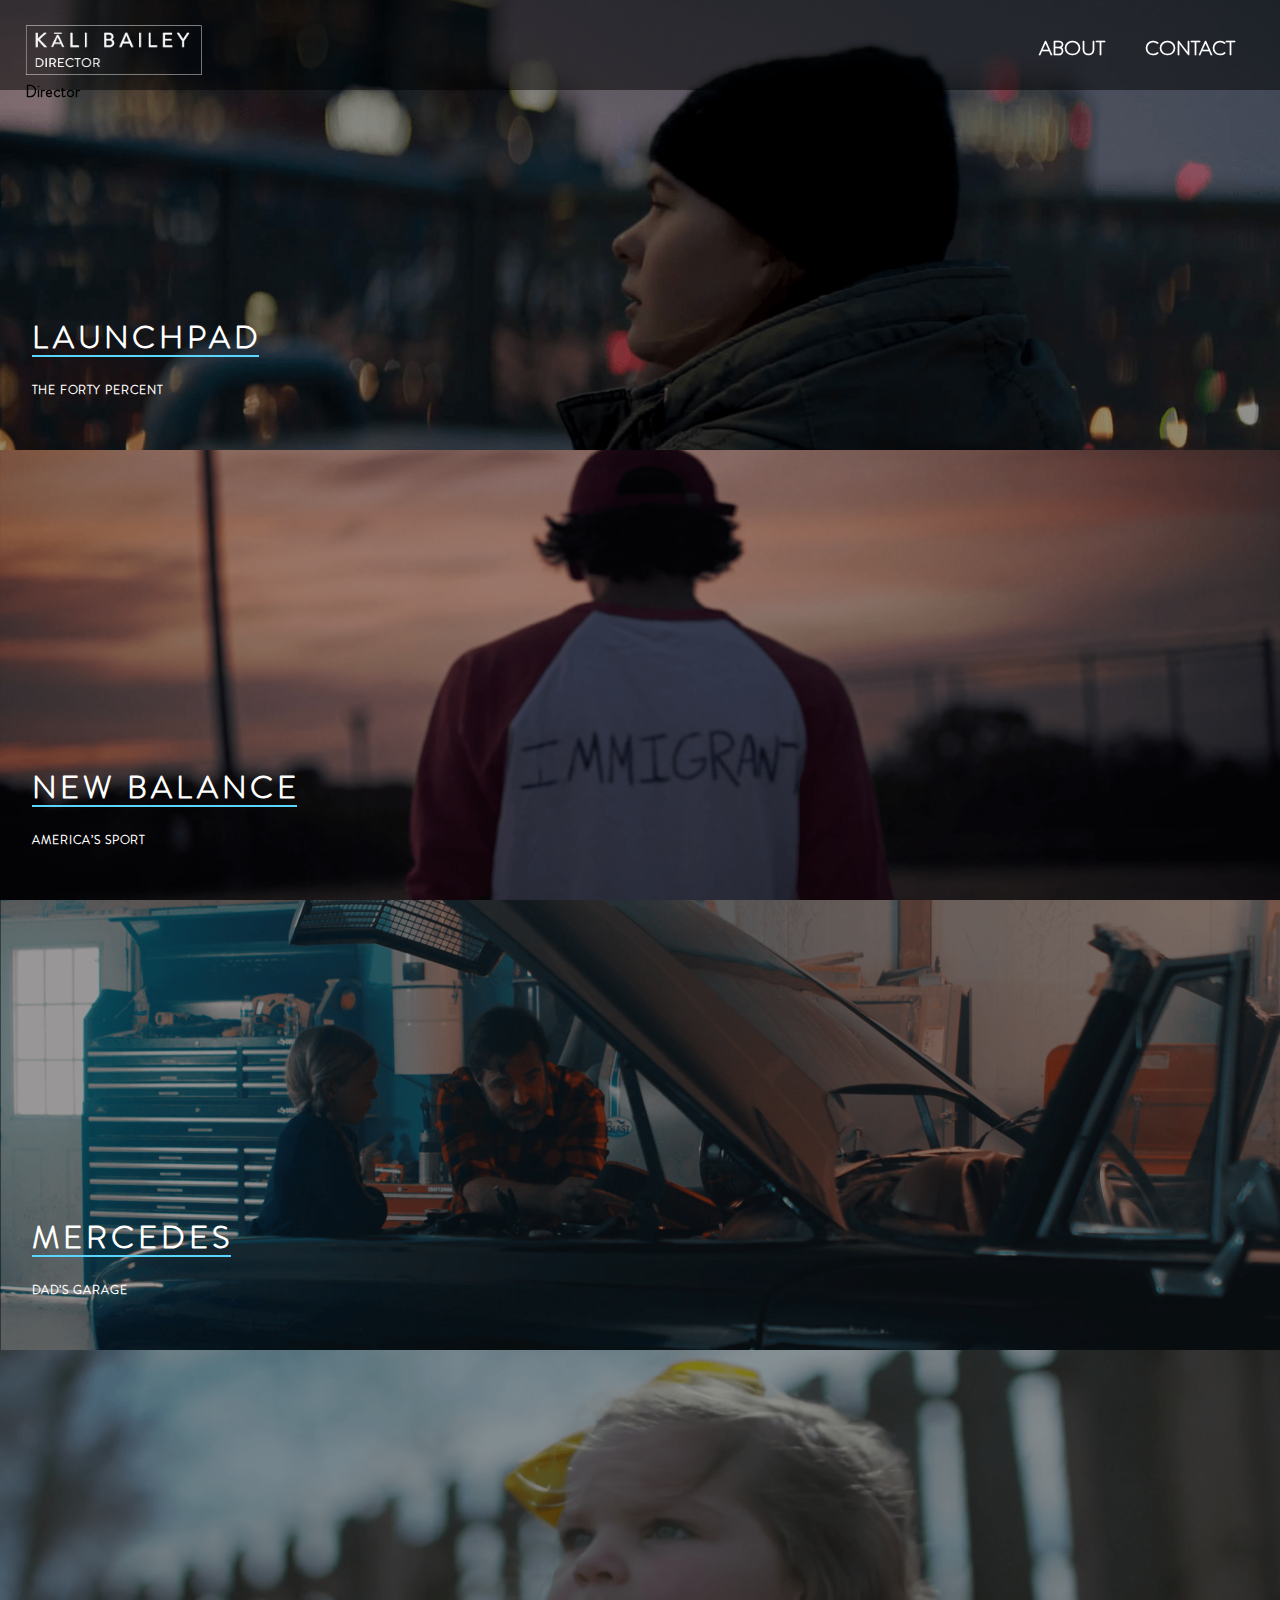
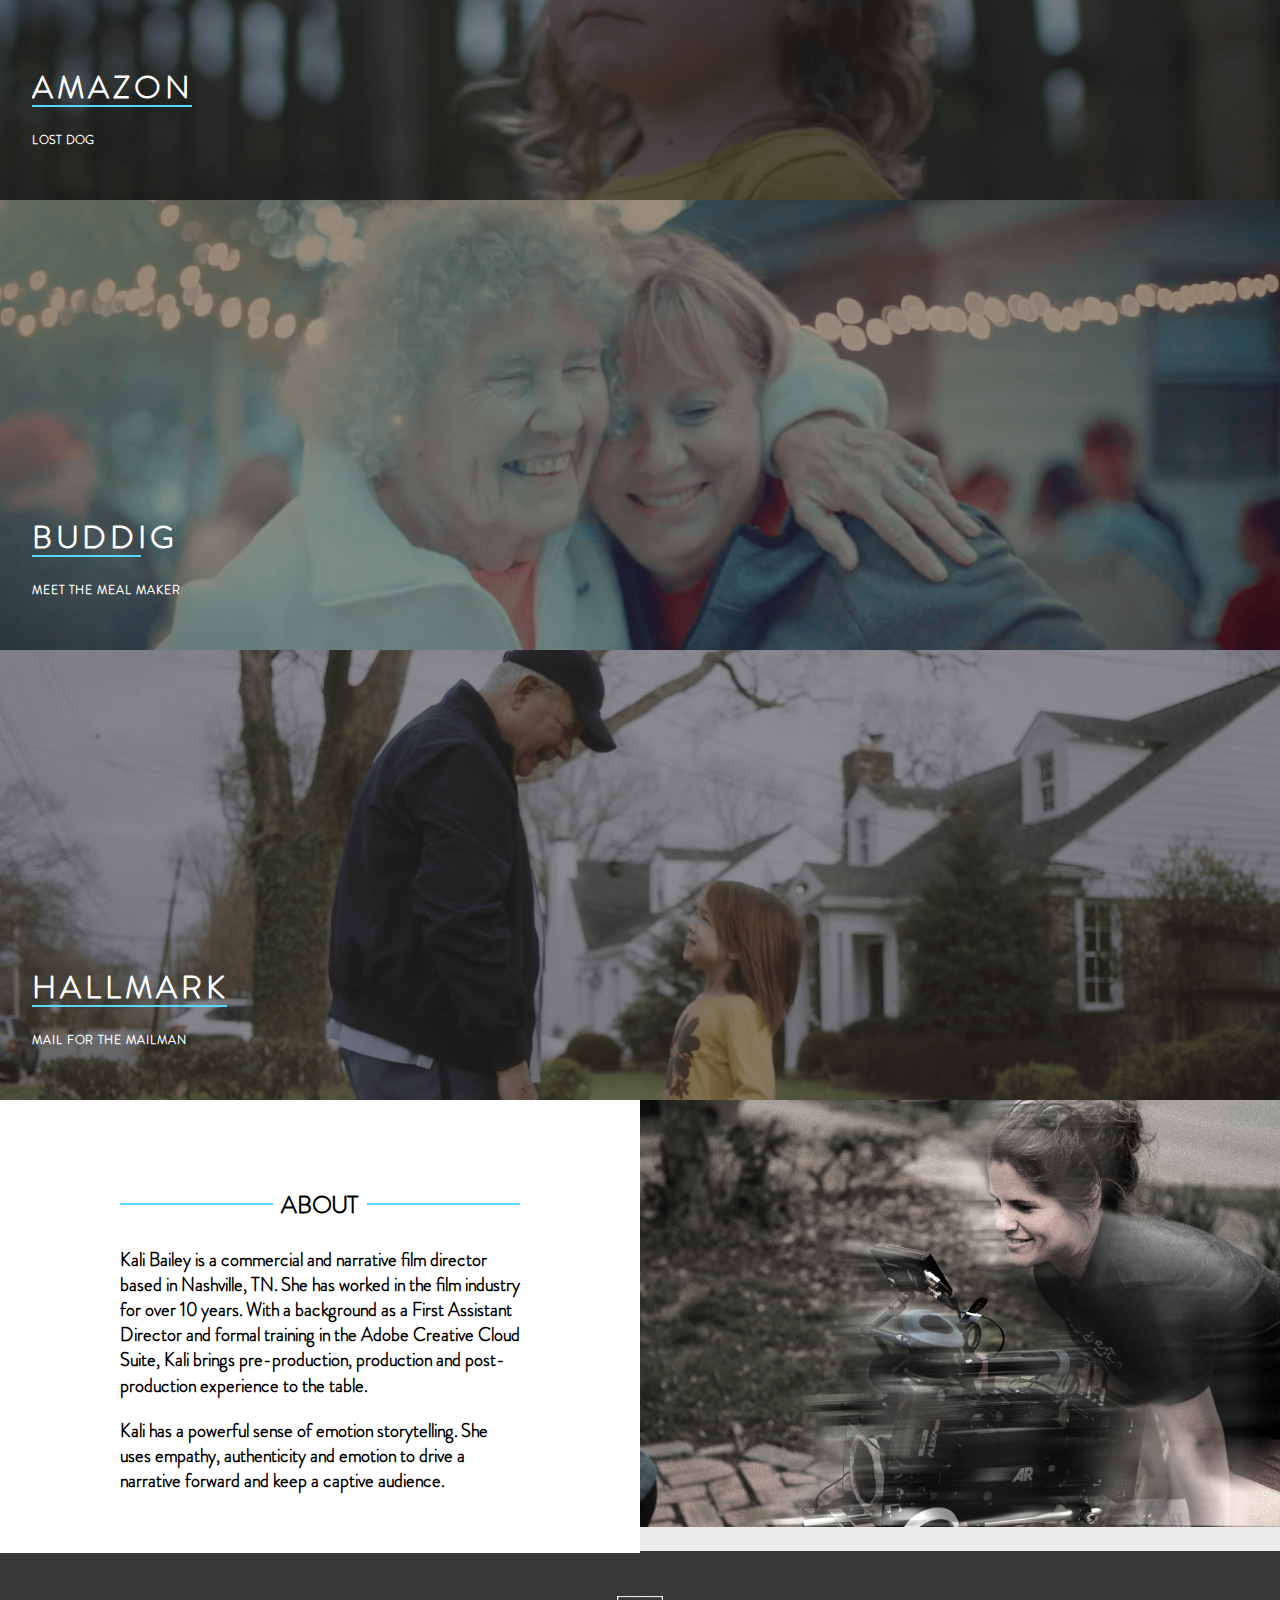
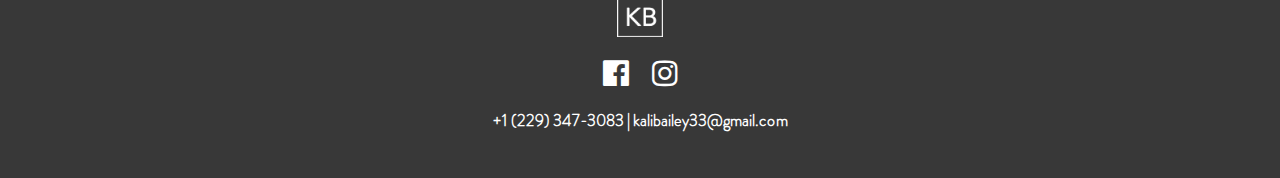
==== portfolio/type/Kali/index.html @ 01d129d4 "Update index.html" ====
<!DOCTYPE html>
<html lang="en">

<head>
    <meta charset="UTF-8">
    <meta name="viewport" content="width=device-width, initial-scale=1.0">
    <meta http-equiv="X-UA-Compatible" content="ie=edge">
    <title>Kali Bailey</title>
    <link href="https://fonts.googleapis.com/css?family=Roboto:400,700" rel="stylesheet">
    <link rel="stylesheet" href="https://cdnjs.cloudflare.com/ajax/libs/font-awesome/4.7.0/css/font-awesome.min.css">
    <link rel="stylesheet" href="css/style.css">
    <link rel="stylesheet" href="css/animate.css">
    <link rel="stylesheet" href="src/video.popup.css">

    <!-- favicon -->
    <link rel="shortcut icon" href="favicon.ico" type="image/x-icon">
    <link rel="icon" href="favicon.ico" type="image/x-icon">
</head>

<body>
    <header>
        <div class="logo-box">
            <div><a href="#"><img class="lap-top" src="img/main-logo-white.png" alt="logo"></a></div>
            <div><h4><span>Director</span></h4></div>
            
            <a href="#"><img class="mob-logo" src="img/main-logo-whit-mob.png" alt="logo-mob"></a>
        </div>
        <ul class="menu">
            <li><a href="#about" class="scrollto">ABOUT</a></li>
            <li><a href="#contact" class="scrollto">CONTACT</a></li>
        </ul>
    </header>

    <section class="main-content">

        <div class="video-box">
            <a class="video" video-url="https://vimeo.com/319080488">
                <figure class="my-video-photo">
                    <img src="img/Launchpad.png" alt="">
                </figure>

            </a>
            <div class="title-video">
                <h1 class="fix-line-4">Launchpad</h1>
                <h2>The Forty Percent</h2>
            </div>
        </div>

        <div class="video-box">

            <a class="video" video-url="https://vimeo.com/245980569">
                <figure class="my-video-photo"><img src="img/New_Balance.png" alt=""></figure>
            </a>
            <div class="title-video">
                <h1>New Balance</h1>
                <h2>America’s Sport</h2>
            </div>
        </div>

        <div class="video-box">
            <a class="video" video-url="https://vimeo.com/275495058">
                <figure class="my-video-photo"><img src="img/Dad's_garage.png" alt=""></figure>
            </a>
            <div class="title-video">
                <h1>Mercedes</h1>
                <h2>Dad’s Garage</h2>
            </div>
        </div>

        <div class="video-box">
            <a class="video" video-url="https://vimeo.com/278929553">
                <figure class="my-video-photo"><img src="img/Lost_Dog.png" alt=""></figure>
            </a>
            <div class="title-video">
                <h1 class="fix-line-3">AMAZON</h1>
                <h2>Lost Dog</h2>
            </div>
        </div>

        <div class="video-box">
            <a class="video" video-url="https://vimeo.com/319079397">
                <figure class="my-video-photo"><img src="img/Buddig.png" alt=""></figure>
            </a>
            <div class="title-video">
                <h1 class="fix-line">Buddig</h1>
                <h2>Meet the Meal Maker</h2>
            </div>
        </div>

        <div class="video-box">
            <a class="video" video-url="https://vimeo.com/230803875">
                <figure class="my-video-photo"><img src="img/Mail-for-the-mailman.png" alt=""></figure>
            </a>
            <div class="title-video">
                <h1 class="fix-line-2">Hallmark</h1>
                <h2>Mail for the Mailman</h2>
            </div>
        </div>



    </section>

    <section class="about">
        <div class="about-container">
            <div class="about-info" id="about">
                <div class="wow fadeIn">
                    <h3><span>About</span></h3>
                    <p>Kali Bailey is a commercial and narrative film director based in Nashville, TN.
                        She has worked in the film industry for over 10 years.
                        With a background as a First Assistant Director and formal training in the Adobe
                        Creative Cloud Suite, Kali brings pre-production, production and post-production experience to
                        the
                        table.</p>

                    <p>Kali has a powerful sense of emotion storytelling.
                        She uses empathy, authenticity and emotion to drive a narrative forward and keep a captive
                        audience.

                    </p>
                </div>
            </div>
            <div class="about-img">
                <img src="img/about_Kali_photo.jpg" alt="kali-about">
            </div>
        </div>
    </section>


    <footer class="footer" id="contact">
        <div class="logo-footer"><img src="img/KB-block-logo.png" alt="Kali Bali"></div>
        <div class="footer-link">
            <a href="https://www.facebook.com/kali.bailey.393" target="_blank"><i class="fa fa-facebook-official"
                    aria-hidden="true"></i> </a>
            <a href="https://www.instagram.com/whereiskalibailey/" target="_blank"><i class="fa fa-instagram"
                    aria-hidden="true"></i></a>
        </div>
        <div class="footer-contact"> +1 (229) 347-3083 | <a
                href="mailto:kalibailey33@gmail.com">kalibailey33@gmail.com</a> </div>
    </footer>



    <div class="scrollup">
        <i class="fa fa-chevron-up"></i>
    </div>
    <script src="https://code.jquery.com/jquery-3.2.1.min.js"
        integrity="sha256-hwg4gsxgFZhOsEEamdOYGBf13FyQuiTwlAQgxVSNgt4=" crossorigin="anonymous"></script>
    <script src="src/video.popup.js"></script>
    <script src="src/wow.min.js"></script>
    <script>
        $(function () {
            //For IE 11 
            if (typeof Object.assign != 'function') {
                Object.assign = function (target) {
                    'use strict';
                    if (target == null) {
                        throw new TypeError('Cannot convert undefined or null to object');
                    }

                    target = Object(target);
                    for (var index = 1; index < arguments.length; index++) {
                        var source = arguments[index];
                        if (source != null) {
                            for (var key in source) {
                                if (Object.prototype.hasOwnProperty.call(source, key)) {
                                    target[key] = source[key];
                                }
                            }
                        }
                    }
                    return target;
                };
            }
            // Pop up Video Js
            $(".video").videoPopup();


            // Scrollup button
            $('.scrollup').click(function () {
                $("html, body").animate({
                    scrollTop: 0
                });
            })
        })
        $(window).scroll(function () {
            if ($(this).scrollTop() > 200) {
                $('.scrollup').fadeIn();
            }
            else {
                $('.scrollup').fadeOut();
            }



        });
        // Scroll animated
        $("a.scrollto").click(function () {
            var elementClick = $(this).attr("href")
            var destination = $(elementClick).offset().top;
            jQuery("html:not(:animated),body:not(:animated)").animate({
                scrollTop: destination
            }, 1000);
            return false;
        });

        // Wow JS Hide and Show Element
        wow = new WOW(
            {
                animateClass: 'animated',
                offset: 400,
                callback: function (box) {
                    console.log("WOW: animating <" + box.tagName.toLowerCase() + ">")
                }
            }
        );
        wow.init();
        document.getElementById('moar').onclick = function () {
            var section = document.createElement('section');
            section.className = 'section--purple wow fadeInDown';
            this.parentNode.insertBefore(section, this);
        };

    </script>
</body>

</html>
---- portfolio/type/Kali/css/style.css ----
@font-face {
    font-family: 'Brandon Grotesque Light';
    src: url('fonts/BrandonGrotesque-Light.eot');
    src: url('fonts/BrandonGrotesque-Light.eot?#iefix') format('embedded-opentype'),
        url('fonts/BrandonGrotesque-Light.woff') format('woff'),
        url('fonts/BrandonGrotesque-Light.ttf') format('truetype');
    font-weight: normal;
    font-style: normal;
}

/* Style rest */


* {
    margin: 0;
    padding: 0;
    box-sizing: border-box;
}

body {
    font-family: 'Brandon Grotesque Light';
    background: #ccc6;
    line-height: 1.4;
}

ol,
ul {
    list-style: none;
}


img {
    width: 100%;
}

a {
    text-decoration: none;
}

/* Page Style */

header {
    transition: background .3s ease-in;
    backface-visibility: hidden;
    position: fixed;
    background: rgba(0, 0, 0, 0.5);
    width: 100%;
    height: 90px;
    z-index: 11;
}

.mob-logo {
    display: none;
}

@media screen and (max-width: 800px) {

    header {
        background: #383838;
        position: inherit;
    }

}

/* header:hover {
    position: absolute;
    background: rgba(0, 0, 0, 0.5);
    width: 100%;
    height: 100px;
    z-index: 11;
} */

.logo-box {
    width: auto;
    height: 30px;
    position: absolute;
    z-index: 1011;
    left: 25px;
    top: 25px;
}

.logo-box img {
    height: 50px;
    width: auto;
}



@media screen and (max-width: 800px) {


    header .logo-box .lap-top {
        display: none;
    }

    .mob-logo {
        display: inline-block;
    }

    .logo-box {
        width: auto;
        height: 30px;
        position: absolute;
        z-index: 1011;
        left: 25px;
        top: 25px;
        top: 5%;
        left: 50%;
        -webkit-transform: translate(-50%, -50%);
        transform: translate(-50%, -50%);
        text-align: center;
    }

    .logo-box span {
        margin-top: -20px;
    }
}

.menu {
    position: absolute;
    z-index: 12;
    width: 100%;
    display: flex;
    justify-content: flex-end;
    margin: 35px -25px;
}

.menu a {
    color: #fff;
    display: inline-block;
    padding: 0 20px;
    font-family: 'Brandon Grotesque Light';
    font-size: 20px;
    transition: all .2s ease-in;
    font-weight: bold;
}

@media screen and (max-width: 600px) {
    .menu {
        position: absolute;
        z-index: 12;
        width: 100%;
        display: flex;
        justify-content: flex-end;
        margin: 30px -25px;
        display: none;
    }

    .menu a {
        color: #fff;
        display: inline-block;
        padding: 0 11px;
        font-family: 'Brandon Grotesque Light';
        font-size: 13px;
        transition: all .2s ease-in;
    }

    .logo-box img {
        height: 60px;
        width: auto;
    }
}


@media screen and (max-width: 320px) {
    .logo-box img {
        height: 60px;
        width: auto;
    }

    .menu {
        position: absolute;
        z-index: 15;
        width: 100%;
        display: flex;
        justify-content: flex-end;
        margin: 28px -7px;
        display: none;
    }

    .logo-box {
        top: 5%;
    }
}

.menu a:hover {
    color: #ccc;
}

.video {
    display: block;
    transition: all 0.3s ease;
}

.main-content .video {
    display: block;
    width: 100%;
    height: 50vh;
}

@media screen and (max-width: 800px) {
    .main-content .video {
        display: block;
        width: 100%;
        height: 23vh;
    }

    .menu {
        display: none;
    }

}


.main-content {
    overflow: hidden;
}


.my-video-photo {
    width: 100%;
    margin: 0;
    overflow: hidden;
    background-color: #000;
}

.my-video-photo img {
    opacity: 0.6;
    height: 50vh;
    width: 100%;
    -webkit-transition: -webkit-transform 0.5s, opacity 0.5s;
    transition: transform 0.5s, opacity 0.5s;
}

.my-video-photo img:hover {
    /* opacity: 0.9; */
    transform: scale(1.25);
}

.main-content .video:hover~.title-video {
    z-index: 12;
}



::-webkit-scrollbar {
    width: 6px;
}

::-webkit-scrollbar-track {
    border-radius: 0;
}

::-webkit-scrollbar-thumb {
    margin: 2px;
    border-radius: 10px;
    background: rgba(0, 0, 0, 0.2);
}


.video-box {
    position: relative;
}

.title-video {
    position: absolute;
    z-index: 10;
    top: 70%;
    left: 2rem;
}

.title-video h1 {
    color: #fff;
    font-family: 'Brandon Grotesque Light';
    text-transform: uppercase;
    position: relative;
    padding-bottom: 22px;
    letter-spacing: 4px;
    overflow: hidden;
    /* font-weight: normal; */
}

.title-video h2 {
    color: #fff;
    font-family: 'Brandon Grotesque Light';
    font-size: 12px;
    font-weight: 600;
    position: relative;
    /* width: 600px; */
    line-height: 1.4;
    letter-spacing: 1px;
    /* font-weight: normal; */
    text-transform: uppercase;
}

.title-video h1:before {
    content: ' ';
    border: 1px solid #5ad5fb;
    /* width: 70px; */
    width: 98%;
    position: absolute;
    top: 40px;
    overflow: hidden;
    background: #5ad5fb;
}

.title-video h1.fix-line:before {
    width: 72%;
}

@media screen and (max-width: 800px) {
    .my-video-photo img {
        opacity: 0.6;
        height: 23vh;
    }

    .title-video {
        position: absolute;
        z-index: 10;
        top: 50%;
        left: 2rem;
    }
}

@media screen and (max-width: 600px) {
    .title-video h1 {
        font-size: 16px;
        font-family: 'Brandon Grotesque Light';
        text-transform: uppercase;
        /* font-weight: normal; */
        padding-bottom: 16px
    }

    .title-video h2 {
        font-size: 12px;
        /* width: 300px; */
    }

    .title-video {
        top: 50%;
    }

    .about-info {
        background: #000;
        color: #fff;
        margin-bottom: 5px;
        padding: 8% 1% 1% 1%;
    }

    .title-video h1:before {
        content: ' ';
        border: 1px solid #5ad5fb;
        width: 98%;
        position: absolute;
        top: 27px;
        background: #5ad5fb;
    }

    .title-video h1.fix-line:before {
        width: 53%;
    }

    .title-video h1.fix-line-2:before {
        width: 70%;
    }

    .title-video h1.fix-line-3:before {
        width: 93%
    }
}



@media screen and (max-width: 400px) {
    .title-video h1 {
        font-size: 14px;
        font-family: 'Brandon Grotesque Light';
        text-transform: uppercase;
        /* font-weight: normal */
    }

    .title-video h2 {
        font-size: 12px;
        /* width: 250px; */
    }

    .title-video {
        top: 50%;
    }

    .about-info {
        background: #fff;
        color: #ccc;
        margin-bottom: 5px;
        padding: 7% 1% 1% 1%;
    }

    .title-video h1:before {
        content: ' ';
        border: 1px solid #5ad5fb;
        width: 98%;
        position: absolute;
        top: 25px;
        background: #5ad5fb;
    }

    .title-video h1.fix-line:before {
        width: 48%;
    }

    .title-video h1.fix-line-2:before {
        width: 63%;
    }

    .title-video h1.fix-line-4:before {
        width: 86%;
    }
}



@media screen and (max-width: 320px) {
    .title-video {
        top: 48%;
    }

    .title-video h1 {
        font-size: 13px;
    }

    .title-video h2 {
        font-size: 10px;
    }

    .title-video h1.fix-line:before {
        width: 53%;
    }

    .title-video h1.fix-line-2:before {
        width: 70%;
    }

    .title-video h1.fix-line-4:before {
        width: 95%;
    }

}

.about-container {
    display: flex;
    flex-wrap: wrap;
    margin-bottom: -7px;
    overflow: hidden;
}


.about-info {
    background: #fff;
    color: #000;
    margin-bottom: 5px;
    padding: 5% 3% 3% 3%;
}

.about-info,
.about-img {
    width: 50%;
}

.about-info h3 {
    width: 400px;
    text-transform: uppercase;
    font-size: 24px;
    /* font-weight: normal; */
    font-family: 'Brandon Grotesque Light';
    margin: 25px auto;
    text-align: center;
}

.about-info h3 {
    position: relative;
    overflow: hidden;
    font-size: 24px;
    /* font-weight: normal; */
    text-align: center;
}

.about-info h3>span {
    display: inline-block;
    margin: 0 .4em;
}

.about-info h3>span:before,
.about-info h3>span:after {
    content: '';
    position: absolute;
    width: 100%;
    border-top: 2px solid #5ad5fb;
    margin-top: .6em;
}

.about-info h3>span:before {
    margin-left: -102%;
}

.about-info h3>span:after {
    margin-left: 2%;
}

.about-info p {
    width: 400px;
    margin: 0 auto;
    font-weight: bold;
    font-family: 'Brandon Grotesque Light';
    font-size: 18px;
    margin-bottom: 20px;
}

@media screen and (max-width: 1278px) {
    .about-info {
        background: #fff;
        color: #000;
        margin-bottom: 5px;
        padding: 4% 1% 1% 1%;
    }

    .about-info p {
        font-size: 16px;
    }
}

@media screen and (max-width: 1040px) {

    .about-info,
    .about-img {
        width: 100%;
    }

    .about-img img {
        margin-bottom: -7px;
    }

    .about-container {
        flex-direction: column-reverse;
    }

}

@media screen and (max-width: 800px) {
    .about-info {
        margin-bottom: -7px;
    }


    .about-container {
        flex-direction: column;
    }

    .about-info {
        background: #fff;
        color: #000;
        margin-bottom: -5px;
        padding: 4% 1% 10% 1%;
    }
}

@media screen and (max-width: 600px) {
    .about-info p {
        width: 250px
    }

    .about-info h3 {
        width: 250px;
    }

    .about-info {
        margin-bottom: -7px;
    }


    .about-container {
        flex-direction: column;
    }


}


.footer {
    min-height: 170px;
    background: #383838;
    text-align: center;
    color: #fff;
    padding: 45px 70px;
    font-weight: bold;
}

.footer a {
    font-weight: bold;
    color: #fff;
    transition: all .3s ease-in;
}

.logo-footer img {
    height: 41px;
    width: auto;
}

.logo-footer {
    margin-bottom: 15px;
}

.footer a:hover {
    color: #ccc;
}

.footer-link {
    margin: 0 0 20px 0;
}

.fa-instagram,
.fa-facebook-official {
    font-size: 30px;
    padding: 0 10px;
}

.fa-instagram:hover,
.fa-facebook-official:hover {
    transform: scale(1.2);
}

div.scrollup {
    position: fixed;
    color: #fff;
    background-color: #6f6f5c;
    right: 20px;
    bottom: 62px;
    padding: 4px 10px;
    font-size: 20px;
    border-top-left-radius: 4px;
    border-top-right-radius: 4px;
    cursor: pointer;
    display: none;
    text-align: center;
    z-index: 12;
}

div.scrollup:hover {
    background-color: #5f5757;
}
---- portfolio/type/Kali/src/video.popup.css ----
/*
    GitHub URL: https://github.com/gucastiliao/video-popup-js
*/

.videopopupjs{
    background-color:#000;
    background-color:rgba(0,0,0,0.6);
    width:100%;
    height:100%;
    position:fixed;
    top:0;
    left:0;
    z-index:99999;
    text-align: start!important;
}
.videopopupjs--hide{
    -webkit-animation-duration: 0.2s;
    animation-duration: 0.2s;
    -webkit-animation-fill-mode: both;
    animation-fill-mode: both;
    -webkit-animation-name: videoPopupJsHide;
    animation-name: videoPopupJsHide;
}
.videopopupjs__close{
    width:30px;
    height:30px;
    cursor:pointer;
    display:block;
    margin-bottom:10px;
    color:rgba(255, 255, 255, 0.59);
}
.videopopupjs__close:after{
    width:30px;
    height:30px;
    display:block;
    text-align:center;
    content:'X';
    font-family:'Verdana';
    border-radius:50%;
    background:#333;
    line-height:2.2;
    font-size:13px;
}
.videopopupjs__close:hover{
    opacity:0.5;
}
.videopopupjs--animation{
    opacity: 0;
    -webkit-animation-duration: 0.2s;
    animation-duration: 0.2s;
    -webkit-animation-fill-mode: both;
    animation-fill-mode: both;
    -webkit-animation-name: videoPopupJs;
    animation-name: videoPopupJs;
}
.videopopupjs__content{
    margin:0 auto;
    height:100%;
    height:500px;
    width:100%;
    margin-top:5%;
}
.videopopupjs__content iframe{
    width:100%;
    height:100%;
}
.videopopupjs__block--notfound{
    position:absolute;
    top: 0;
    bottom: 0;
    margin: auto 0;
    width:100%;
    height:500px;
    background-color:#fff;
    text-align:center;
    vertical-align: middle;
    line-height: 500px;
    font-family:'Arial';
    font-size:20px;
}
@media(max-width: 768px){
    .videopopupjs__content{
        max-width:90%!important;
    }
}
@-webkit-keyframes videoPopupJs{
    0%{
        opacity: 0;
    }

    100%{
        opacity: 1;
    }
}

@keyframes videoPopupJs{
    0%{
        opacity: 0;
    }

    100%{
        opacity: 1;
    }
}

@-webkit-keyframes videoPopupJsHide{
    0%{
        opacity: 1;
    }

    100%{
        opacity: 0;
    }
}

@keyframes videoPopupJsHide{
    0%{
        opacity: 1;
    }

    100%{
        opacity: 0;
    }
}
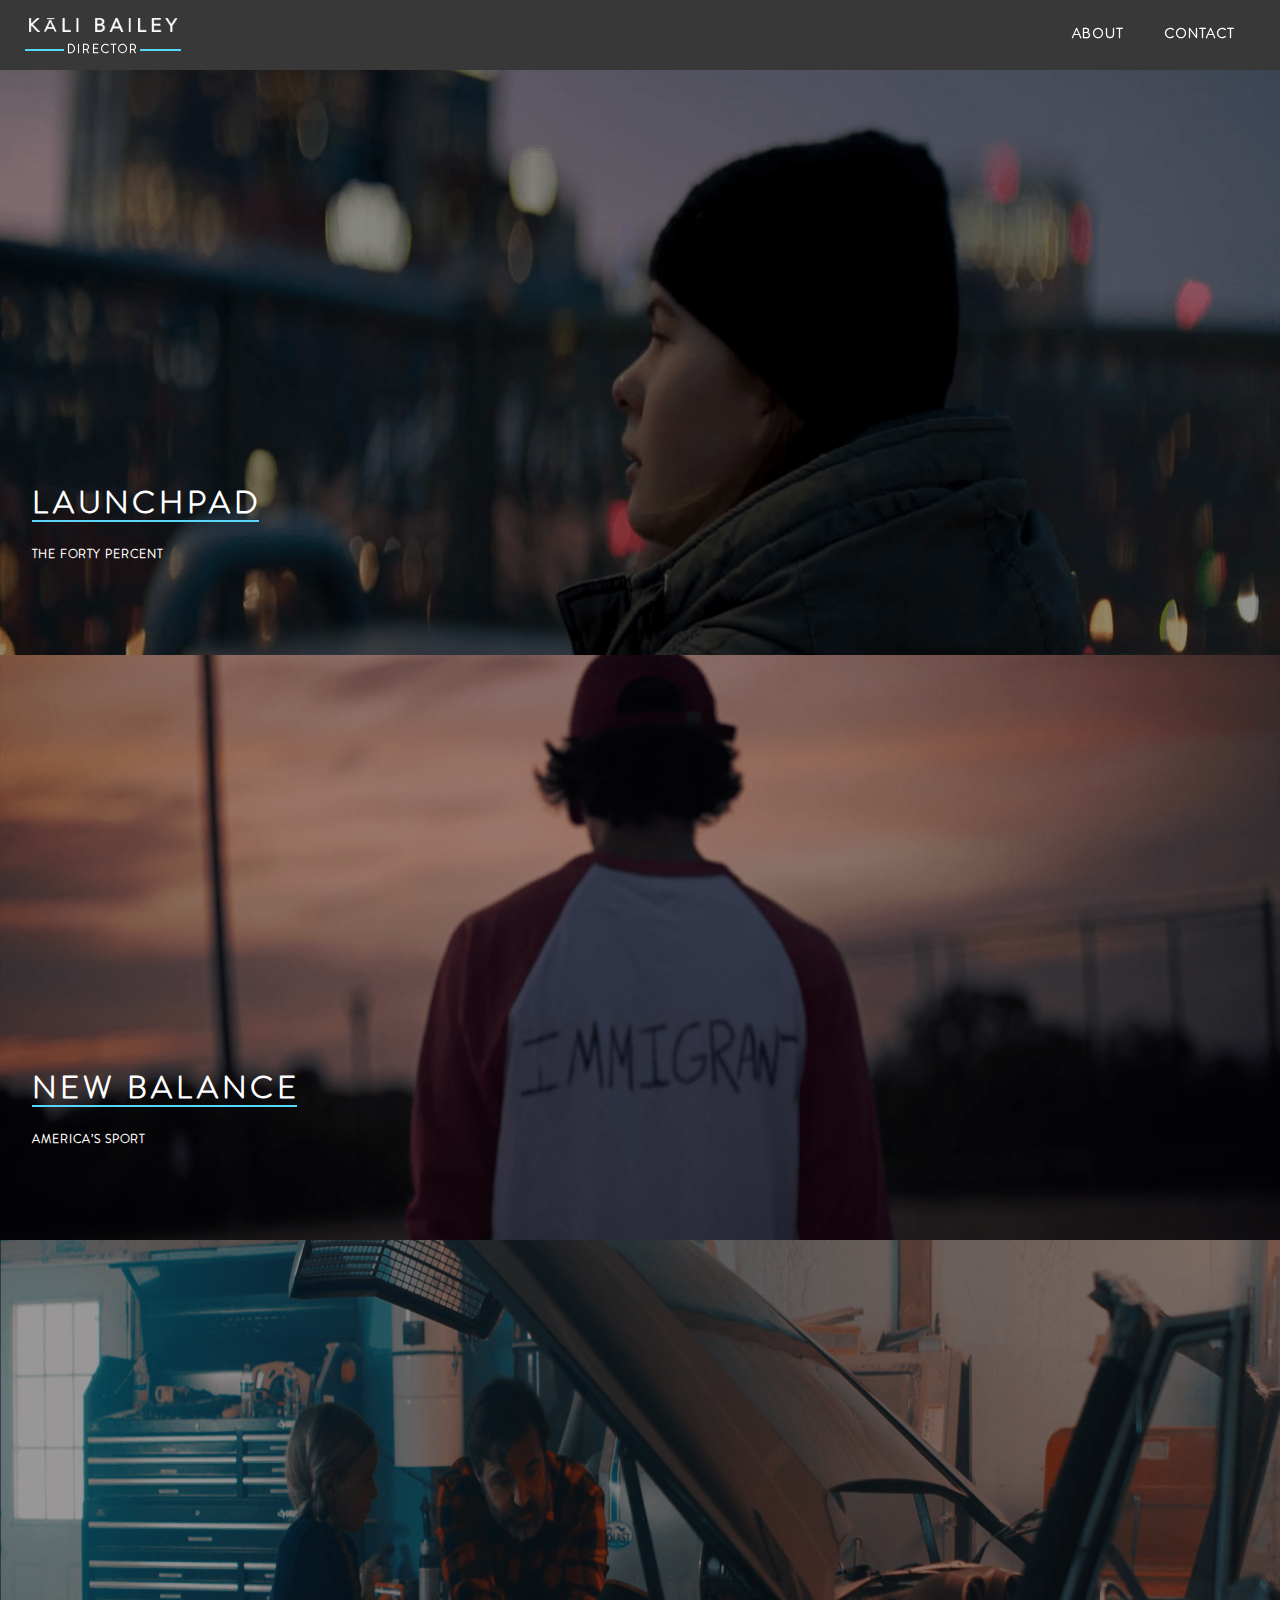
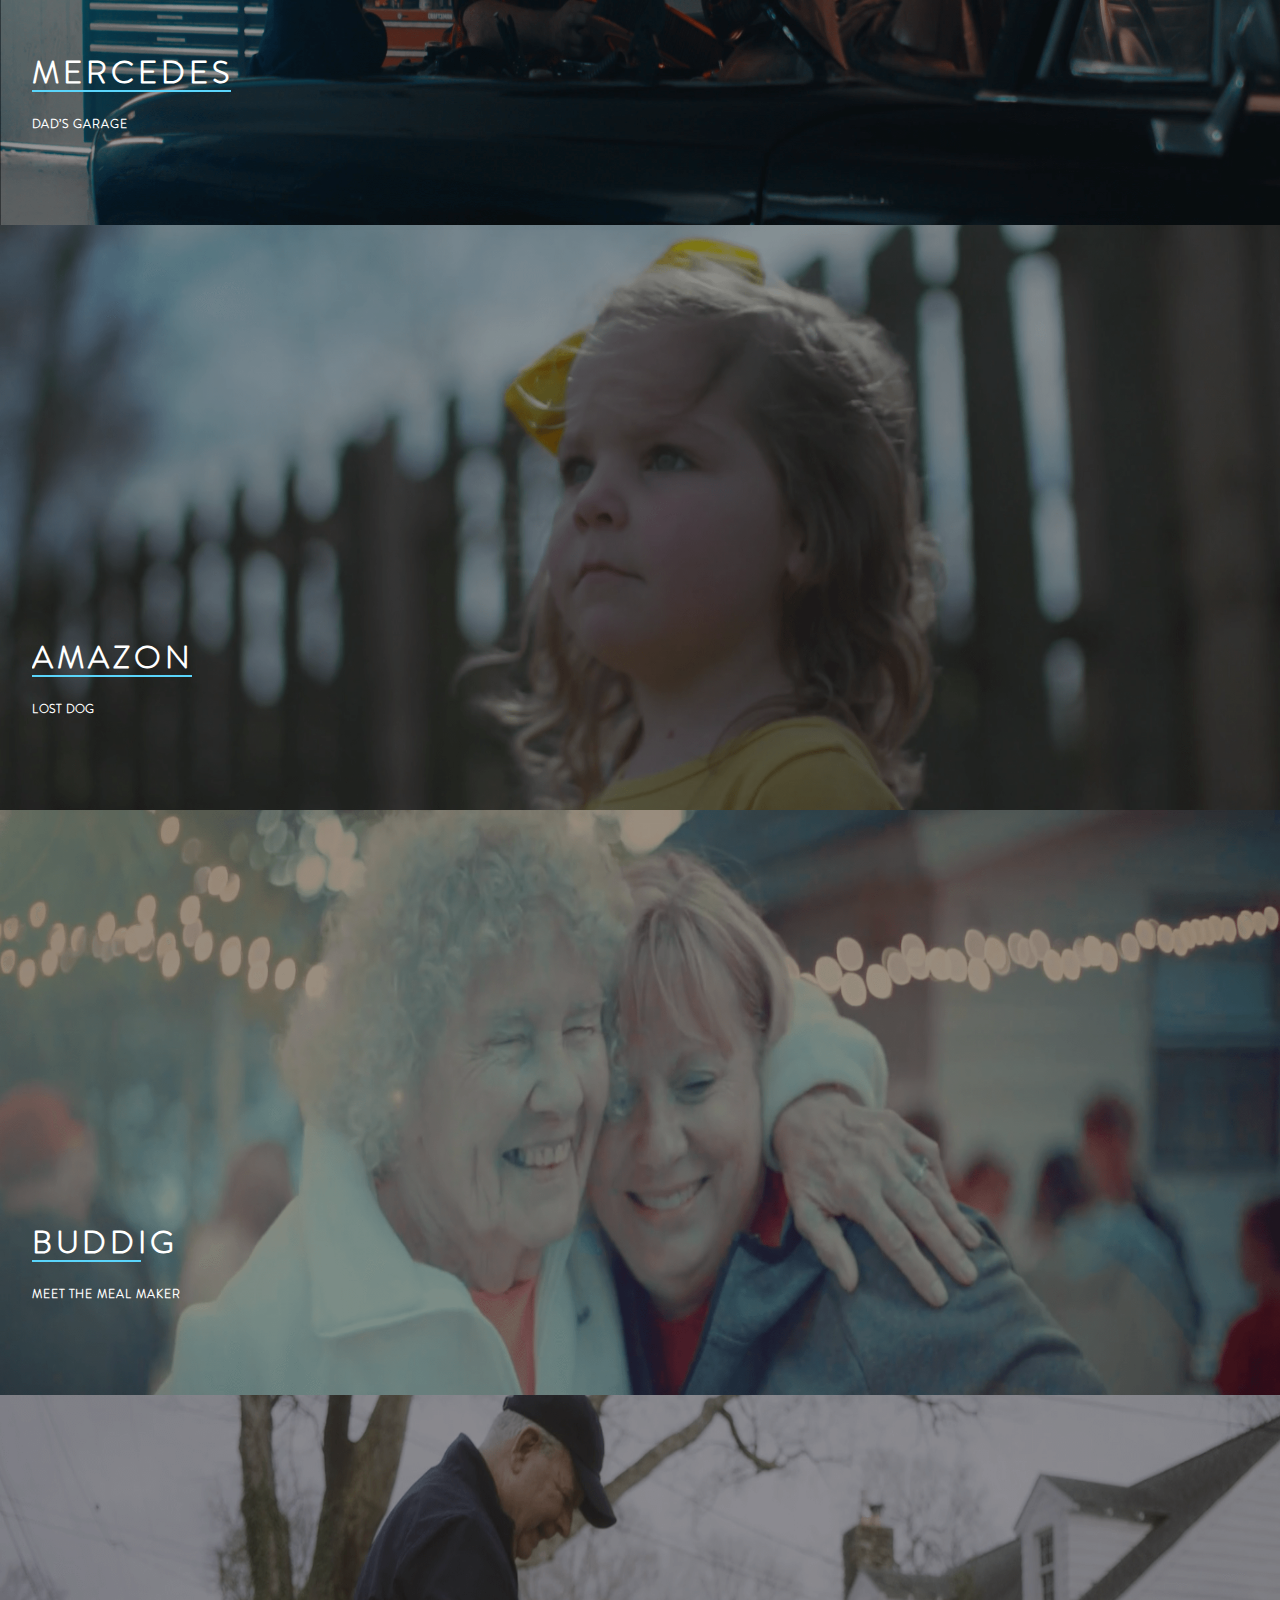
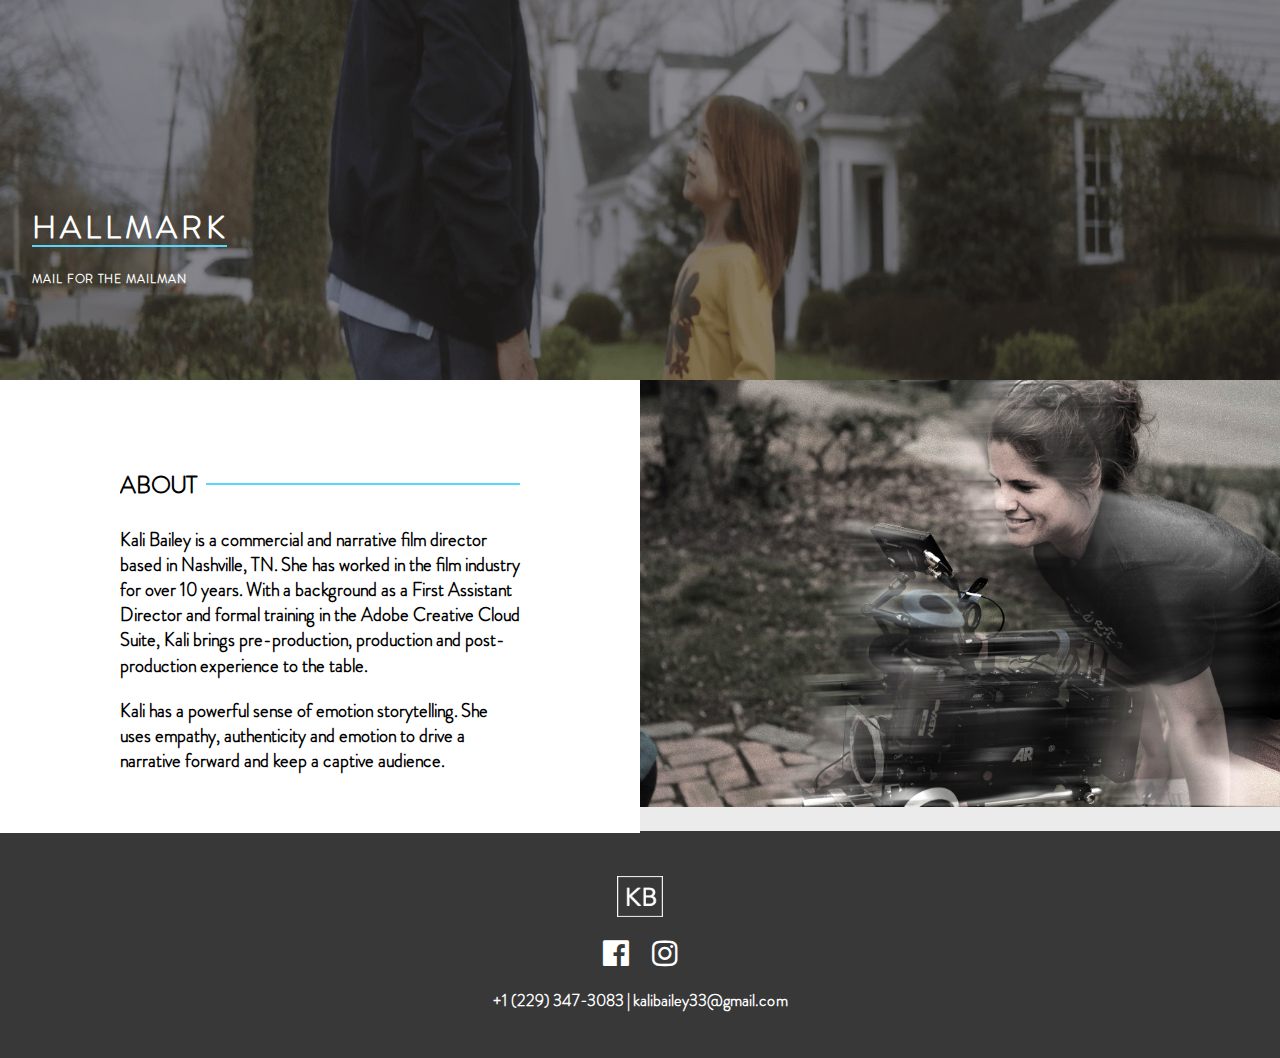
==== commit 0e7aba01: "Update index.html" ====
--- a/portfolio/type/Kali/index.html
+++ b/portfolio/type/Kali/index.html
@@ -1,6 +1,5 @@
 <!DOCTYPE html>
 <html lang="en">
-
 <head>
     <meta charset="UTF-8">
     <meta name="viewport" content="width=device-width, initial-scale=1.0">
--- a/portfolio/type/Kali/css/style.css
+++ b/portfolio/type/Kali/css/style.css
@@ -42,15 +42,44 @@
 header {
     transition: background .3s ease-in;
     backface-visibility: hidden;
-    position: fixed;
-    background: rgba(0, 0, 0, 0.5);
-    width: 100%;
-    height: 90px;
+    position: inherit;
+    background: #383838;
+    width: 100%;
+    height: 70px;
     z-index: 11;
 }
 
 .mob-logo {
     display: none;
+}
+
+.logo-box h4 {
+    font-size: 12px;
+    text-align: center;
+    color: #fff;
+    font-family: 'Brandon Grotesque Light';
+    text-transform: uppercase;
+    position: relative;
+    padding-bottom: 22px;
+    letter-spacing: 2px;
+    overflow: hidden;
+}
+
+
+.logo-box h4>span:before, .logo-box h4>span:after {
+    content: '';
+    position: absolute;
+    width: 100%;
+    border-top: 2px solid #5ad5fb;
+    margin-top: .6em;
+}
+
+.logo-box h4>span:after {
+    margin-left: 1%;
+}
+
+.logo-box h4>span:before {
+    margin-left: -102%;
 }
 
 @media screen and (max-width: 800px) {
@@ -58,17 +87,10 @@
     header {
         background: #383838;
         position: inherit;
-    }
-
-}
-
-/* header:hover {
-    position: absolute;
-    background: rgba(0, 0, 0, 0.5);
-    width: 100%;
-    height: 100px;
-    z-index: 11;
-} */
+        height: 100px;
+    }
+
+}
 
 .logo-box {
     width: auto;
@@ -76,11 +98,11 @@
     position: absolute;
     z-index: 1011;
     left: 25px;
-    top: 25px;
+    top: 14px;
 }
 
 .logo-box img {
-    height: 50px;
+    height: 21px;
     width: auto;
 }
 
@@ -89,7 +111,8 @@
 @media screen and (max-width: 800px) {
 
 
-    header .logo-box .lap-top {
+    header .logo-box .lap-top,
+    header .logo-box h4 {
         display: none;
     }
 
@@ -104,7 +127,7 @@
         z-index: 1011;
         left: 25px;
         top: 25px;
-        top: 5%;
+        top: 5.5%;
         left: 50%;
         -webkit-transform: translate(-50%, -50%);
         transform: translate(-50%, -50%);
@@ -114,6 +137,11 @@
     .logo-box span {
         margin-top: -20px;
     }
+
+    .logo-box img {
+        height: 40px;
+        width: auto;
+    }
 }
 
 .menu {
@@ -122,7 +150,7 @@
     width: 100%;
     display: flex;
     justify-content: flex-end;
-    margin: 35px -25px;
+    margin: 22px -25px;
 }
 
 .menu a {
@@ -130,9 +158,10 @@
     display: inline-block;
     padding: 0 20px;
     font-family: 'Brandon Grotesque Light';
-    font-size: 20px;
+    font-size: 14px;
     transition: all .2s ease-in;
     font-weight: bold;
+    letter-spacing: 1px;
 }
 
 @media screen and (max-width: 600px) {
@@ -179,7 +208,7 @@
     }
 
     .logo-box {
-        top: 5%;
+        top: 6%;
     }
 }
 
@@ -195,7 +224,7 @@
 .main-content .video {
     display: block;
     width: 100%;
-    height: 50vh;
+    height: 65vh;
 }
 
 @media screen and (max-width: 800px) {
@@ -226,15 +255,14 @@
 
 .my-video-photo img {
     opacity: 0.6;
-    height: 50vh;
+    height: 65vh;
     width: 100%;
     -webkit-transition: -webkit-transform 0.5s, opacity 0.5s;
     transition: transform 0.5s, opacity 0.5s;
 }
 
 .my-video-photo img:hover {
-    /* opacity: 0.9; */
-    transform: scale(1.25);
+    transform: scale(1.06);
 }
 
 .main-content .video:hover~.title-video {
@@ -277,7 +305,6 @@
     padding-bottom: 22px;
     letter-spacing: 4px;
     overflow: hidden;
-    /* font-weight: normal; */
 }
 
 .title-video h2 {
@@ -286,17 +313,14 @@
     font-size: 12px;
     font-weight: 600;
     position: relative;
-    /* width: 600px; */
     line-height: 1.4;
     letter-spacing: 1px;
-    /* font-weight: normal; */
     text-transform: uppercase;
 }
 
 .title-video h1:before {
     content: ' ';
     border: 1px solid #5ad5fb;
-    /* width: 70px; */
     width: 98%;
     position: absolute;
     top: 40px;
@@ -327,13 +351,11 @@
         font-size: 16px;
         font-family: 'Brandon Grotesque Light';
         text-transform: uppercase;
-        /* font-weight: normal; */
         padding-bottom: 16px
     }
 
     .title-video h2 {
         font-size: 12px;
-        /* width: 300px; */
     }
 
     .title-video {
@@ -376,12 +398,10 @@
         font-size: 14px;
         font-family: 'Brandon Grotesque Light';
         text-transform: uppercase;
-        /* font-weight: normal */
     }
 
     .title-video h2 {
         font-size: 12px;
-        /* width: 250px; */
     }
 
     .title-video {
@@ -470,7 +490,6 @@
     width: 400px;
     text-transform: uppercase;
     font-size: 24px;
-    /* font-weight: normal; */
     font-family: 'Brandon Grotesque Light';
     margin: 25px auto;
     text-align: center;
@@ -480,13 +499,12 @@
     position: relative;
     overflow: hidden;
     font-size: 24px;
-    /* font-weight: normal; */
-    text-align: center;
+    text-align: left;
 }
 
 .about-info h3>span {
     display: inline-block;
-    margin: 0 .4em;
+    margin: 0 .4em 0 0;
 }
 
 .about-info h3>span:before,
@@ -499,7 +517,7 @@
 }
 
 .about-info h3>span:before {
-    margin-left: -102%;
+    margin-left: -139%;
 }
 
 .about-info h3>span:after {
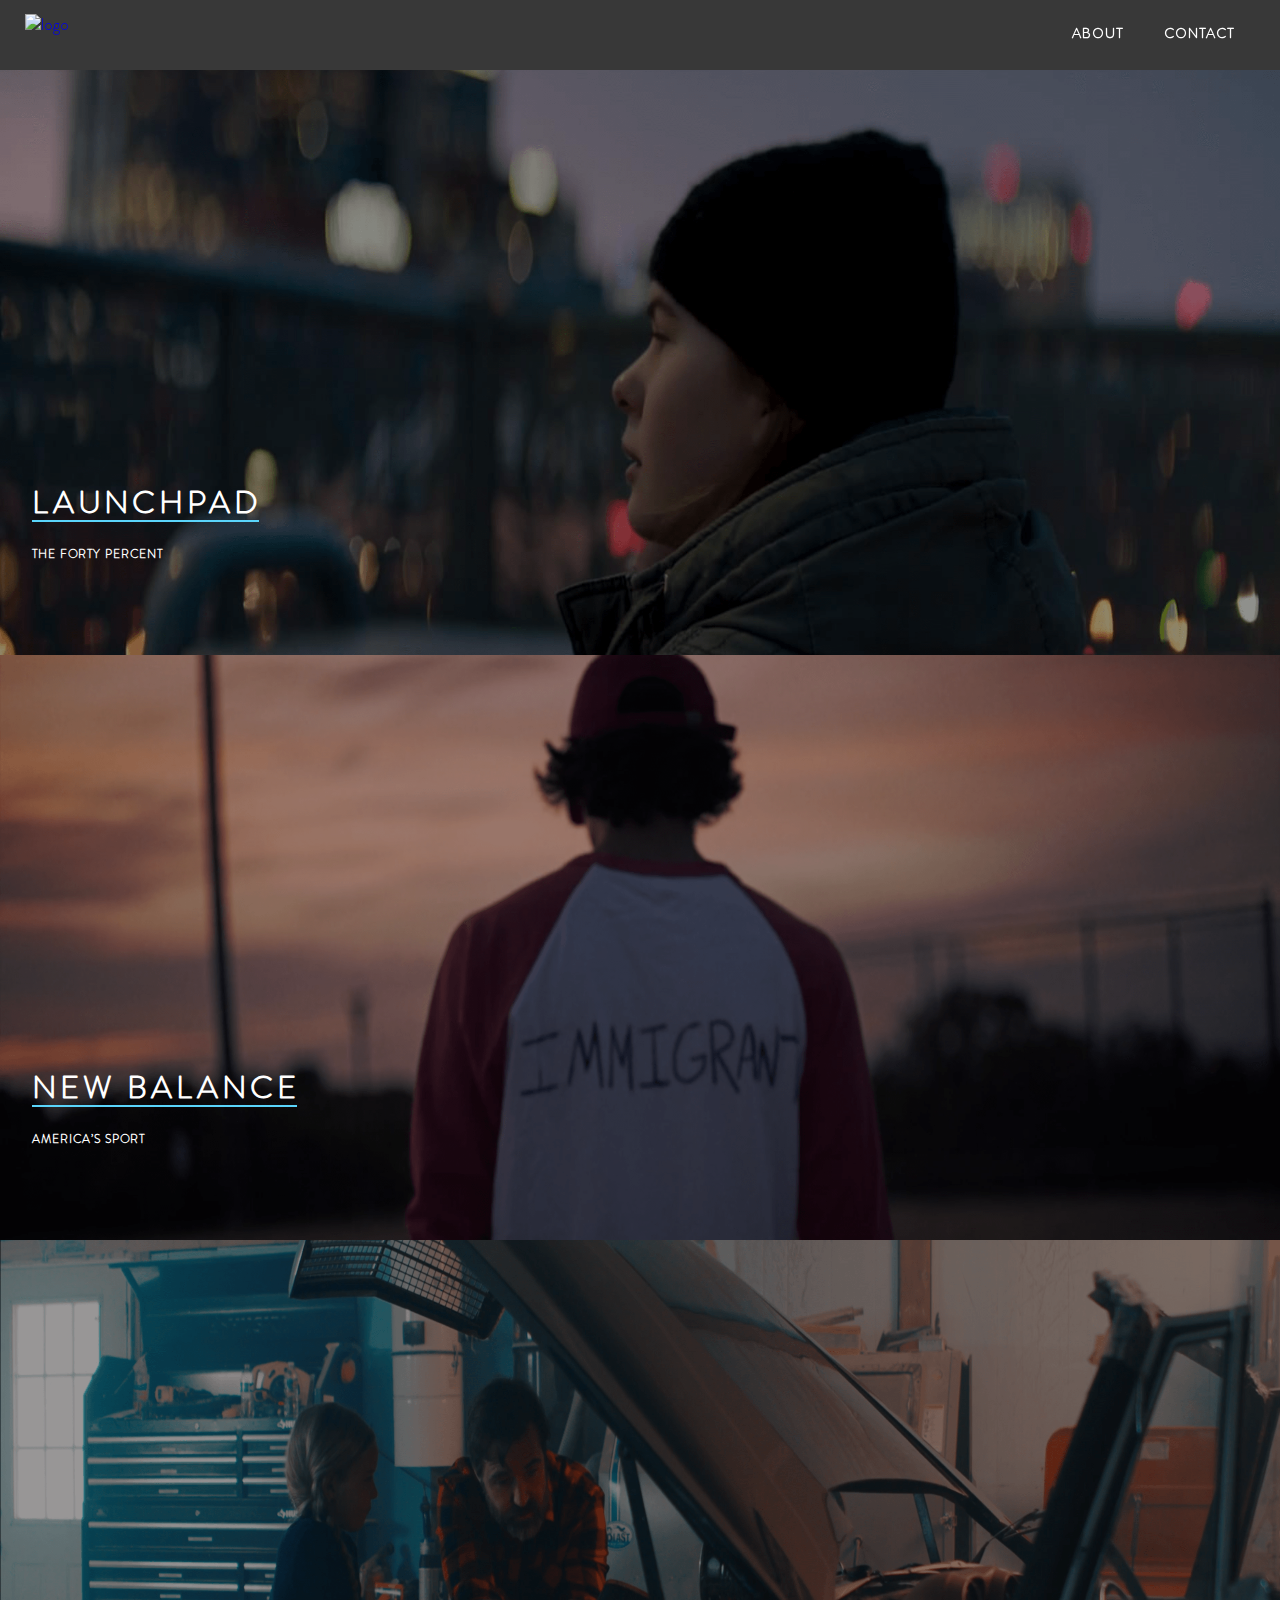
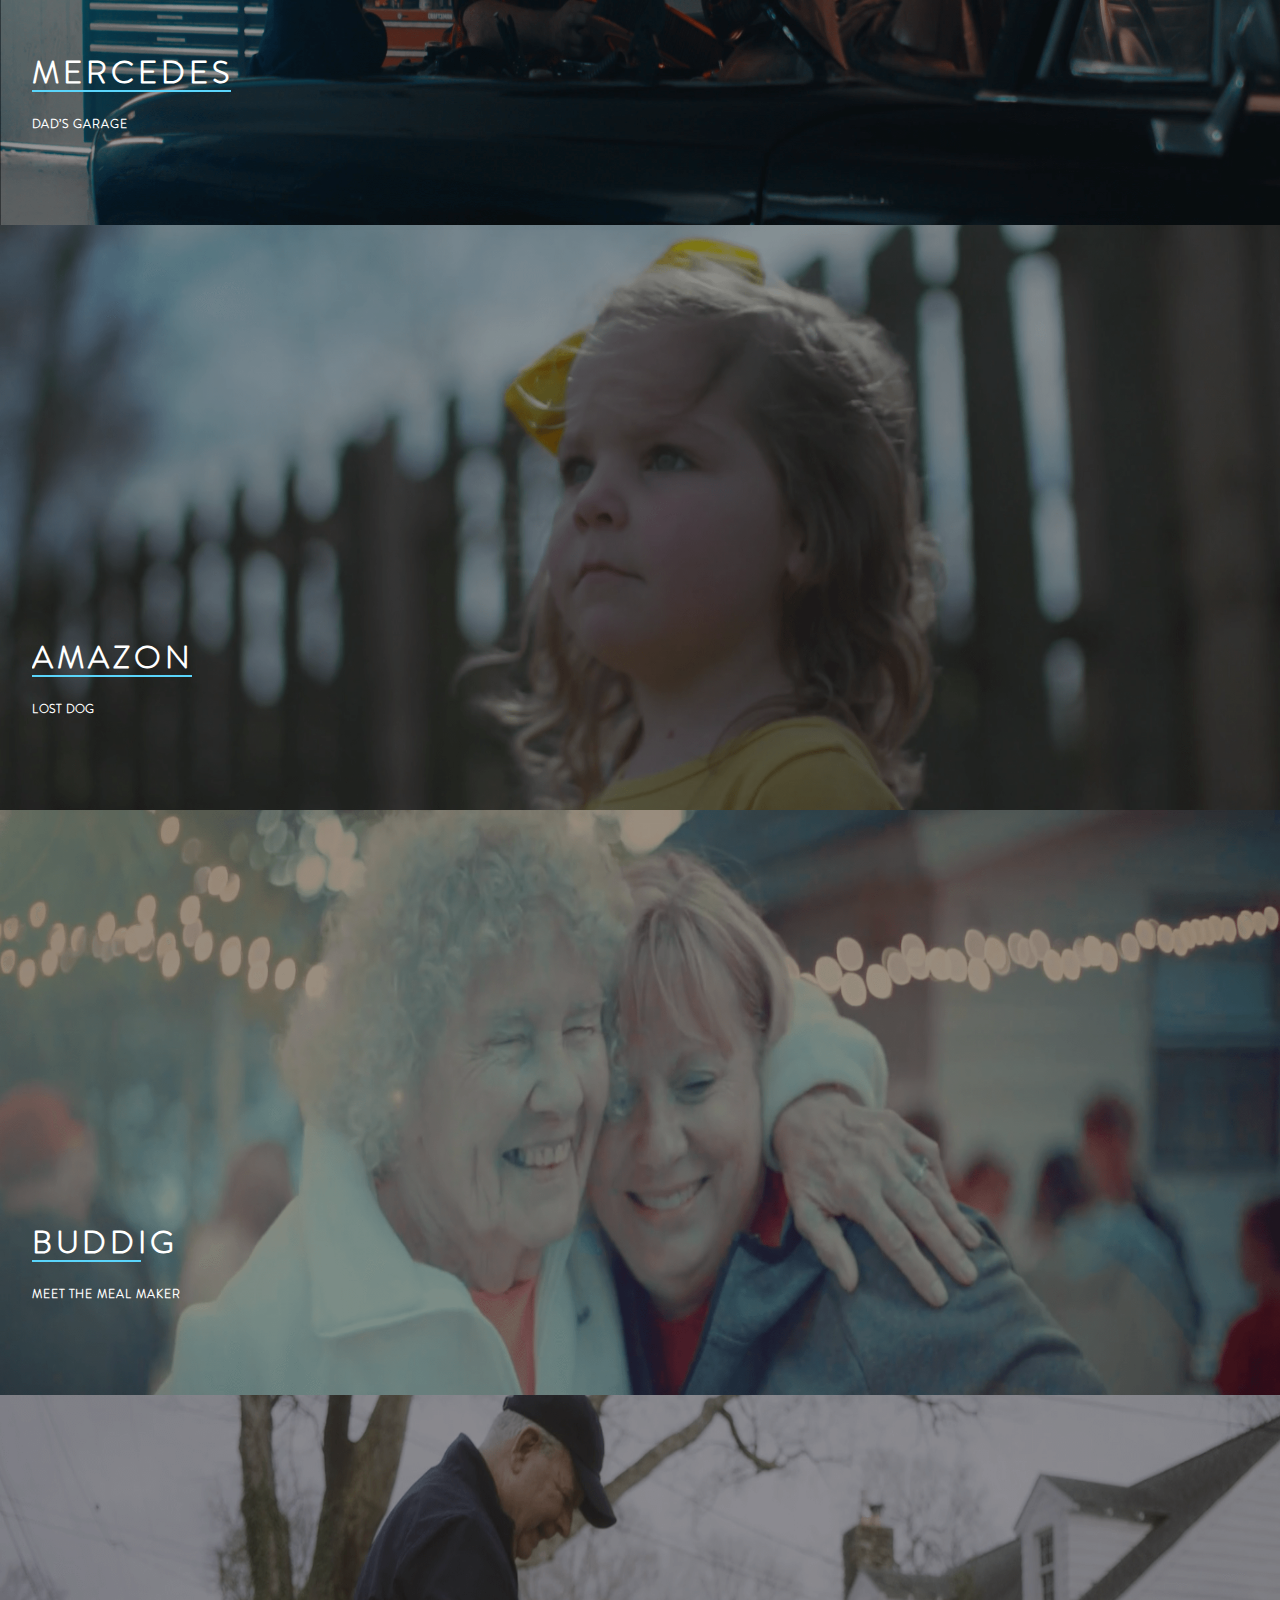
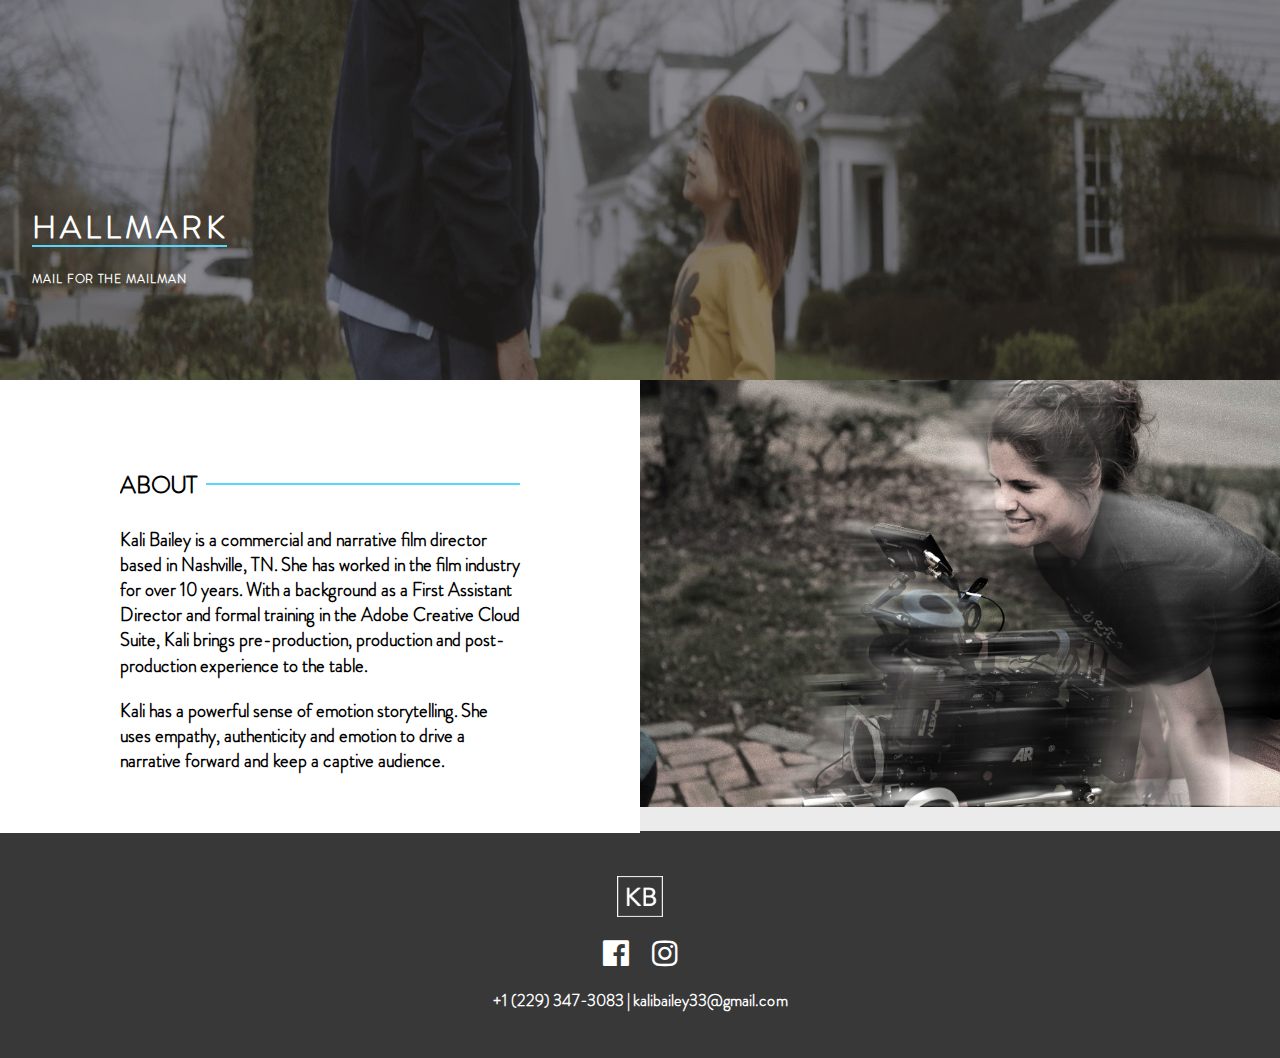
==== commit 3d5ac943: "Update index.html" ====
--- a/portfolio/type/Kali/index.html
+++ b/portfolio/type/Kali/index.html
@@ -1,5 +1,6 @@
 <!DOCTYPE html>
 <html lang="en">
+
 <head>
     <meta charset="UTF-8">
     <meta name="viewport" content="width=device-width, initial-scale=1.0">
@@ -17,12 +18,13 @@
 </head>
 
 <body>
+    <div class="decoration-header"></div>
     <header>
         <div class="logo-box">
-            <div><a href="#"><img class="lap-top" src="img/main-logo-white.png" alt="logo"></a></div>
-            <div><h4><span>Director</span></h4></div>
-            
-            <a href="#"><img class="mob-logo" src="img/main-logo-whit-mob.png" alt="logo-mob"></a>
+            <div><a href="#"><img class="lap-top" src="img/KB-LOGO-Header.png" alt="logo"></a></div>
+
+
+            <a href="#"><img class="mob-logo" src="img/KB-LOGO-Header.png" alt="logo-mob"></a>
         </div>
         <ul class="menu">
             <li><a href="#about" class="scrollto">ABOUT</a></li>
@@ -103,7 +105,7 @@
     <section class="about">
         <div class="about-container">
             <div class="about-info" id="about">
-                <div class="wow fadeIn">
+                <div class="wow fadeIn" id="moar">
                     <h3><span>About</span></h3>
                     <p>Kali Bailey is a commercial and narrative film director based in Nashville, TN.
                         She has worked in the film industry for over 10 years.
@@ -220,6 +222,28 @@
             this.parentNode.insertBefore(section, this);
         };
 
+
+        // Menu hidden
+
+        'use strict';
+
+        var c, currentScrollTop = 0,
+            navbar = $('header');
+
+        $(window).scroll(function () {
+            var a = $(window).scrollTop();
+            var b = navbar.height();
+
+            currentScrollTop = a;
+
+            if (c < currentScrollTop && a > b + b) {
+                navbar.addClass("scrollUp");
+            } else if (c > currentScrollTop && !(a <= b)) {
+                navbar.removeClass("scrollUp");
+            }
+            c = currentScrollTop;
+        });
+
     </script>
 </body>
 
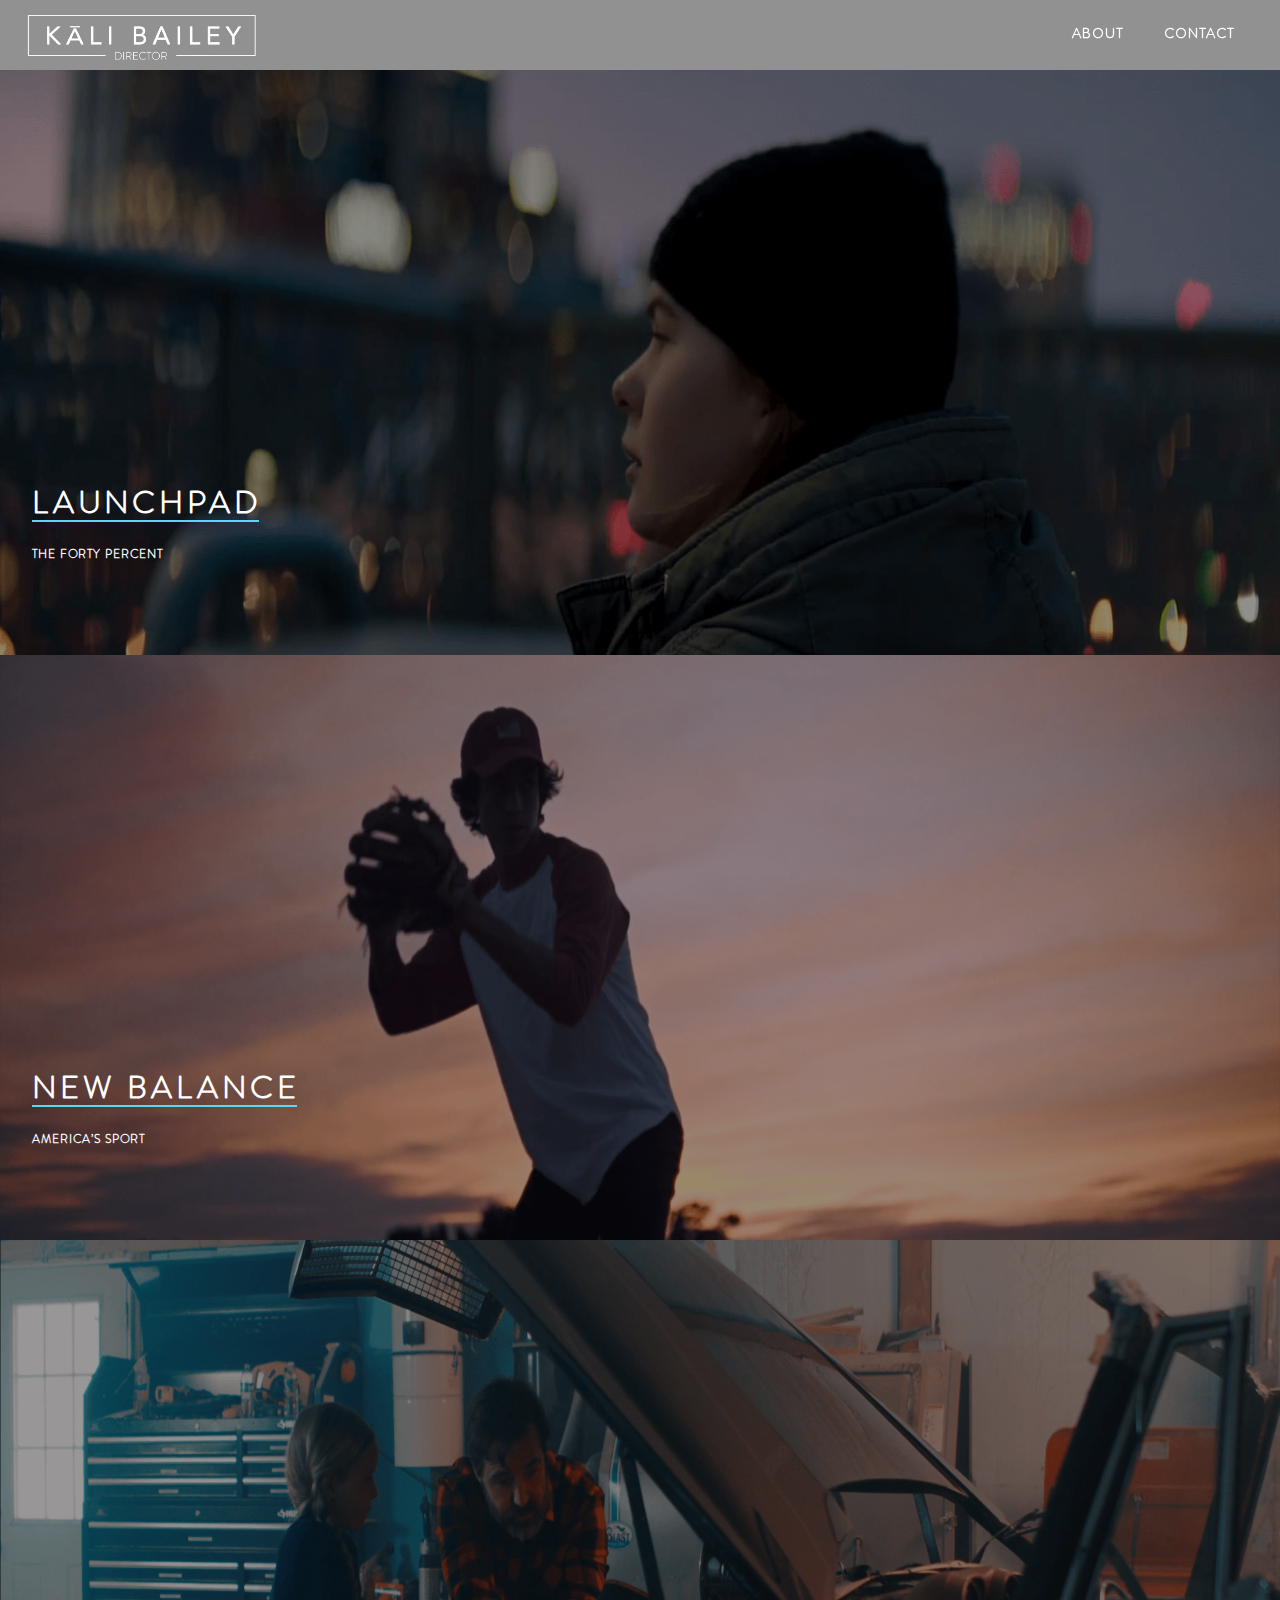
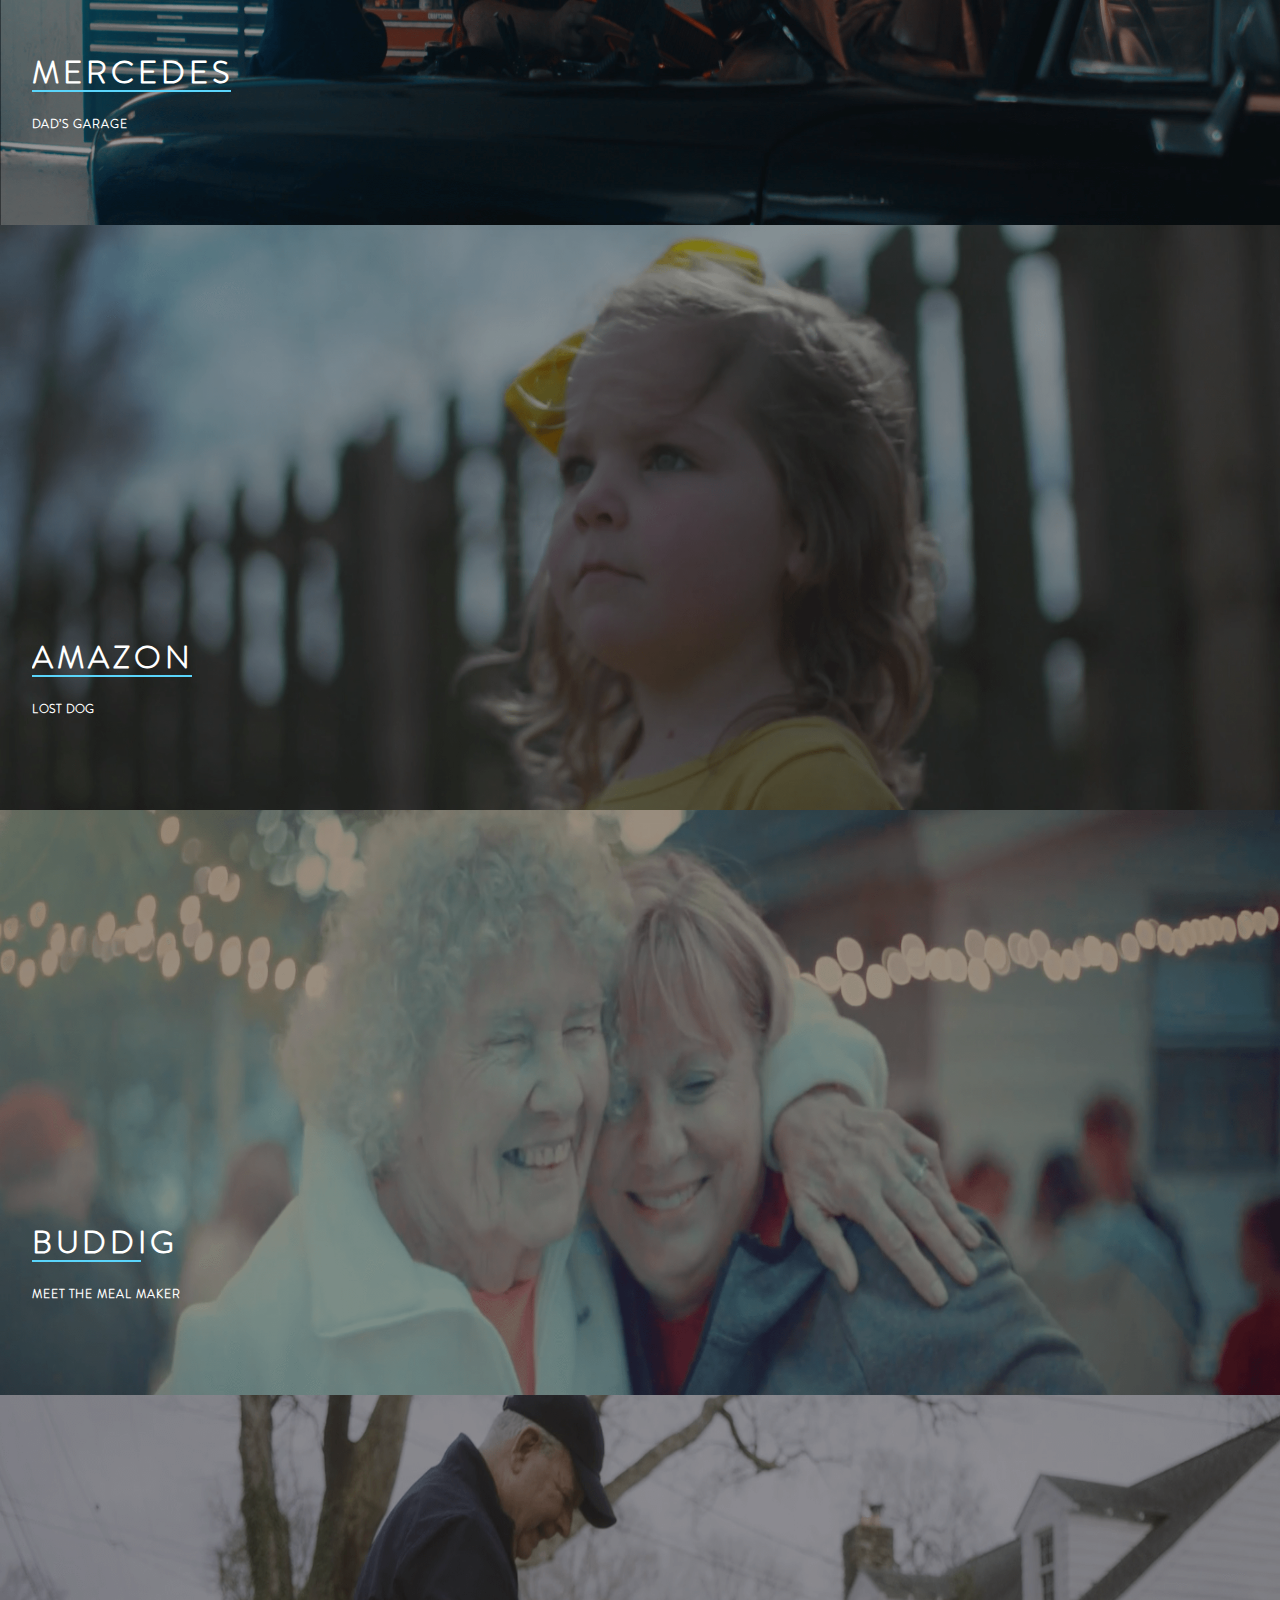
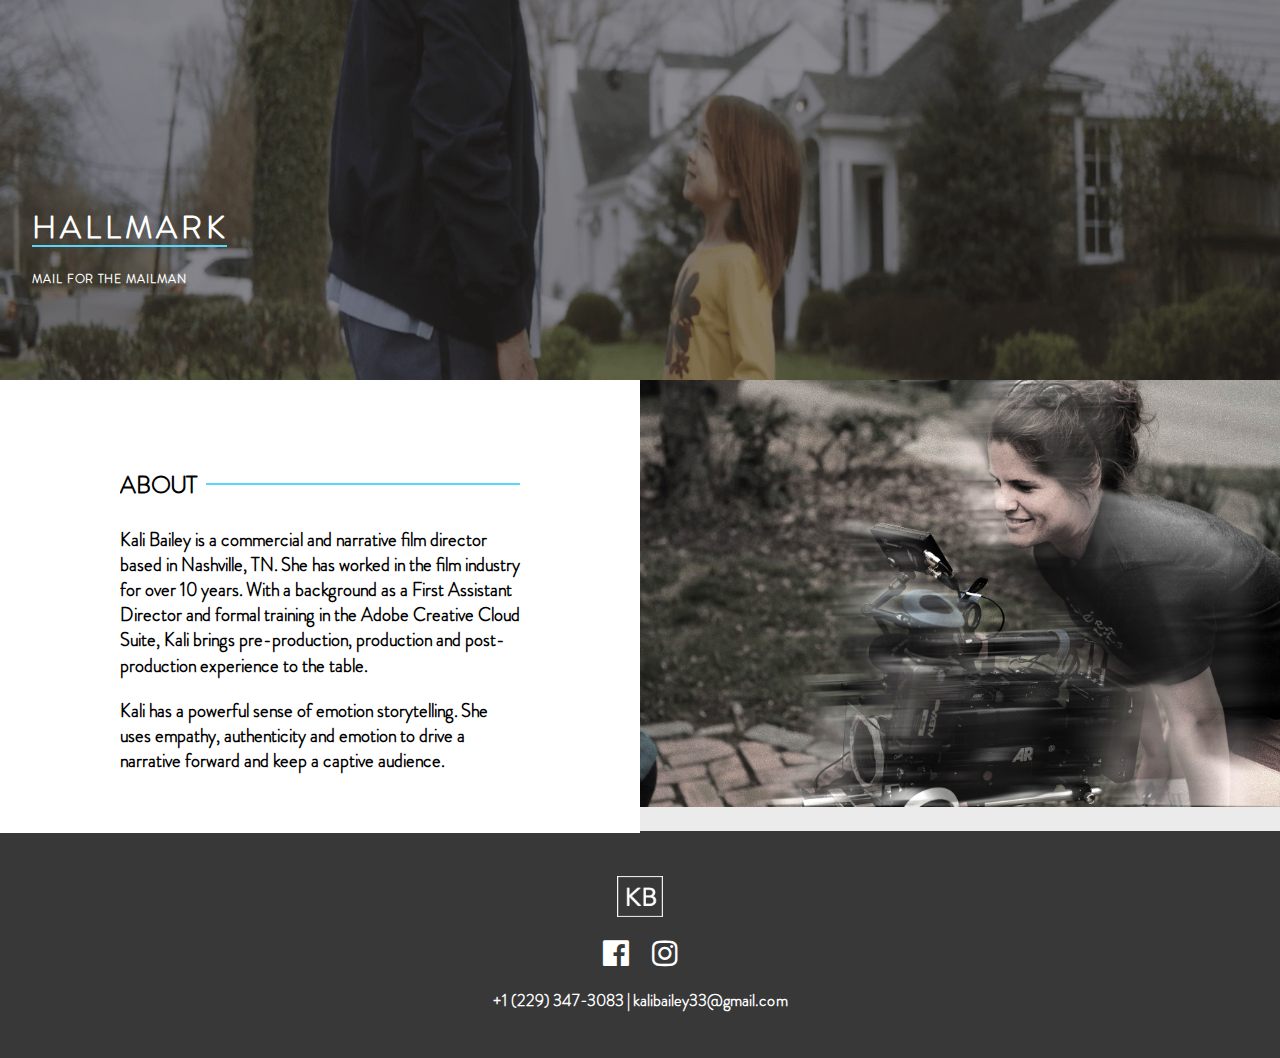
==== commit b0c9fc9e: "Update index.html" ====
--- a/portfolio/type/Kali/index.html
+++ b/portfolio/type/Kali/index.html
@@ -18,7 +18,6 @@
 </head>
 
 <body>
-    <div class="decoration-header"></div>
     <header>
         <div class="logo-box">
             <div><a href="#"><img class="lap-top" src="img/KB-LOGO-Header.png" alt="logo"></a></div>
--- a/portfolio/type/Kali/css/style.css
+++ b/portfolio/type/Kali/css/style.css
@@ -21,6 +21,13 @@
     font-family: 'Brandon Grotesque Light';
     background: #ccc6;
     line-height: 1.4;
+    padding-top: 70px;
+}
+
+@media screen and (max-width: 800px) {
+    body {
+        padding-top: 0;
+    }
 }
 
 ol,
@@ -42,11 +49,25 @@
 header {
     transition: background .3s ease-in;
     backface-visibility: hidden;
-    position: inherit;
+    position: fixed;
+    background: rgba(56, 56, 56, .5);
+    width: 100%;
+    height: 70px;
+    top: 0;
+    z-index: 9998;
+    transition: all 0.5s;
+}
+
+.decoration-header {
+    position: absolute;
+    top:0;
+    width: 100%;
+    height: 70px;
     background: #383838;
-    width: 100%;
-    height: 70px;
-    z-index: 11;
+} 
+
+.scrollUp {
+    transform: translateY(-70px)
 }
 
 .mob-logo {
@@ -66,7 +87,8 @@
 }
 
 
-.logo-box h4>span:before, .logo-box h4>span:after {
+.logo-box h4>span:before,
+.logo-box h4>span:after {
     content: '';
     position: absolute;
     width: 100%;
@@ -88,6 +110,7 @@
         background: #383838;
         position: inherit;
         height: 100px;
+        transition: all 0s;
     }
 
 }
@@ -102,7 +125,7 @@
 }
 
 .logo-box img {
-    height: 21px;
+    height: 47px;
     width: auto;
 }
 
@@ -120,6 +143,51 @@
         display: inline-block;
     }
 
+    .logo-box {
+        width: auto;
+        height: 30px;
+        position: absolute;
+        z-index: 1011;
+        left: 25px;
+        top: 25px;
+        top: 4.5%;
+        left: 50%;
+        -webkit-transform: translate(-50%, -50%);
+        transform: translate(-50%, -50%);
+        text-align: center;
+    }
+
+    .logo-box span {
+        margin-top: -20px;
+    }
+
+    .logo-box img {
+        height: 48px;
+        width: auto;
+    }
+}
+
+.menu {
+    position: absolute;
+    z-index: 12;
+    width: 100%;
+    display: flex;
+    justify-content: flex-end;
+    margin: 22px -25px;
+}
+
+.menu a {
+    color: #fff;
+    display: inline-block;
+    padding: 0 20px;
+    font-family: 'Brandon Grotesque Light';
+    font-size: 14px;
+    transition: all .2s ease-in;
+    font-weight: bold;
+    letter-spacing: 1px;
+}
+
+@media screen and (max-width: 750px) {
     .logo-box {
         width: auto;
         height: 30px;
@@ -133,35 +201,6 @@
         transform: translate(-50%, -50%);
         text-align: center;
     }
-
-    .logo-box span {
-        margin-top: -20px;
-    }
-
-    .logo-box img {
-        height: 40px;
-        width: auto;
-    }
-}
-
-.menu {
-    position: absolute;
-    z-index: 12;
-    width: 100%;
-    display: flex;
-    justify-content: flex-end;
-    margin: 22px -25px;
-}
-
-.menu a {
-    color: #fff;
-    display: inline-block;
-    padding: 0 20px;
-    font-family: 'Brandon Grotesque Light';
-    font-size: 14px;
-    transition: all .2s ease-in;
-    font-weight: bold;
-    letter-spacing: 1px;
 }
 
 @media screen and (max-width: 600px) {
@@ -193,7 +232,7 @@
 
 @media screen and (max-width: 320px) {
     .logo-box img {
-        height: 60px;
+        height: 54px;
         width: auto;
     }
 
@@ -208,7 +247,7 @@
     }
 
     .logo-box {
-        top: 6%;
+        top: 7%;
     }
 }
 
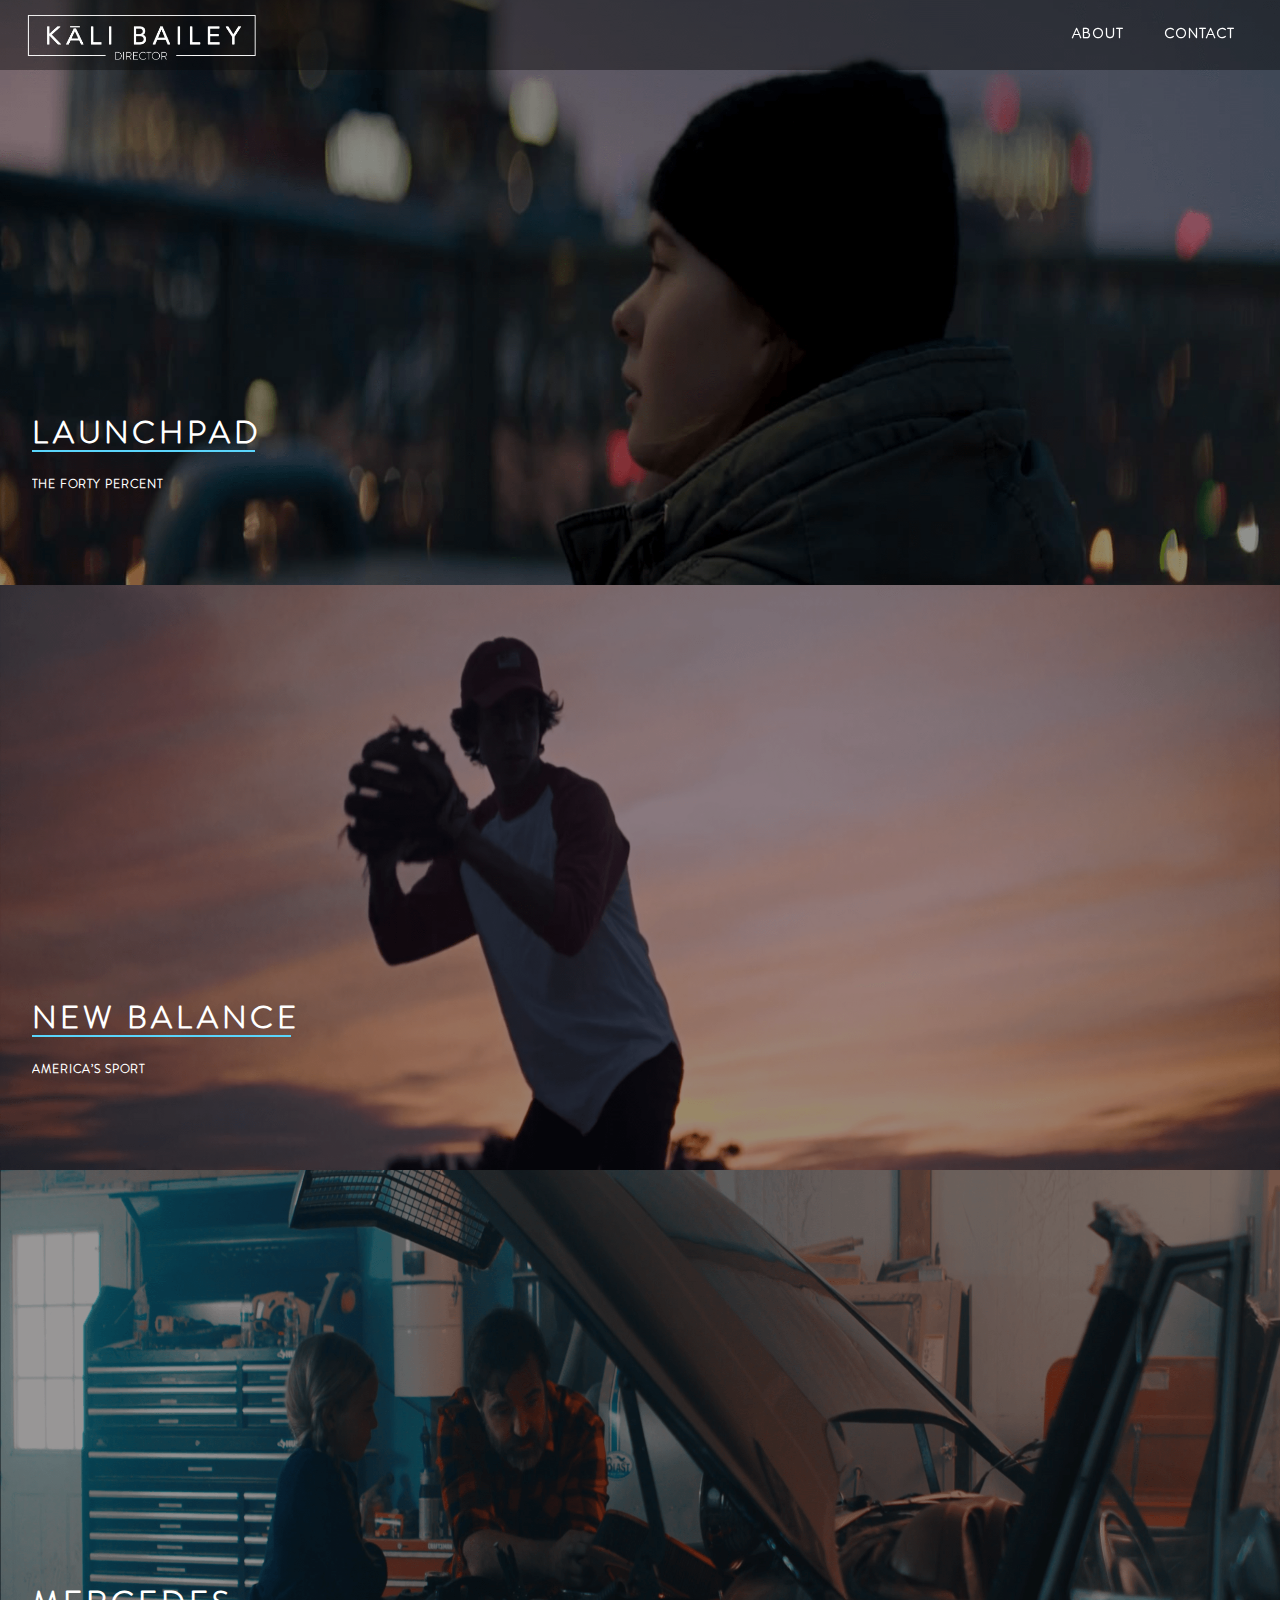
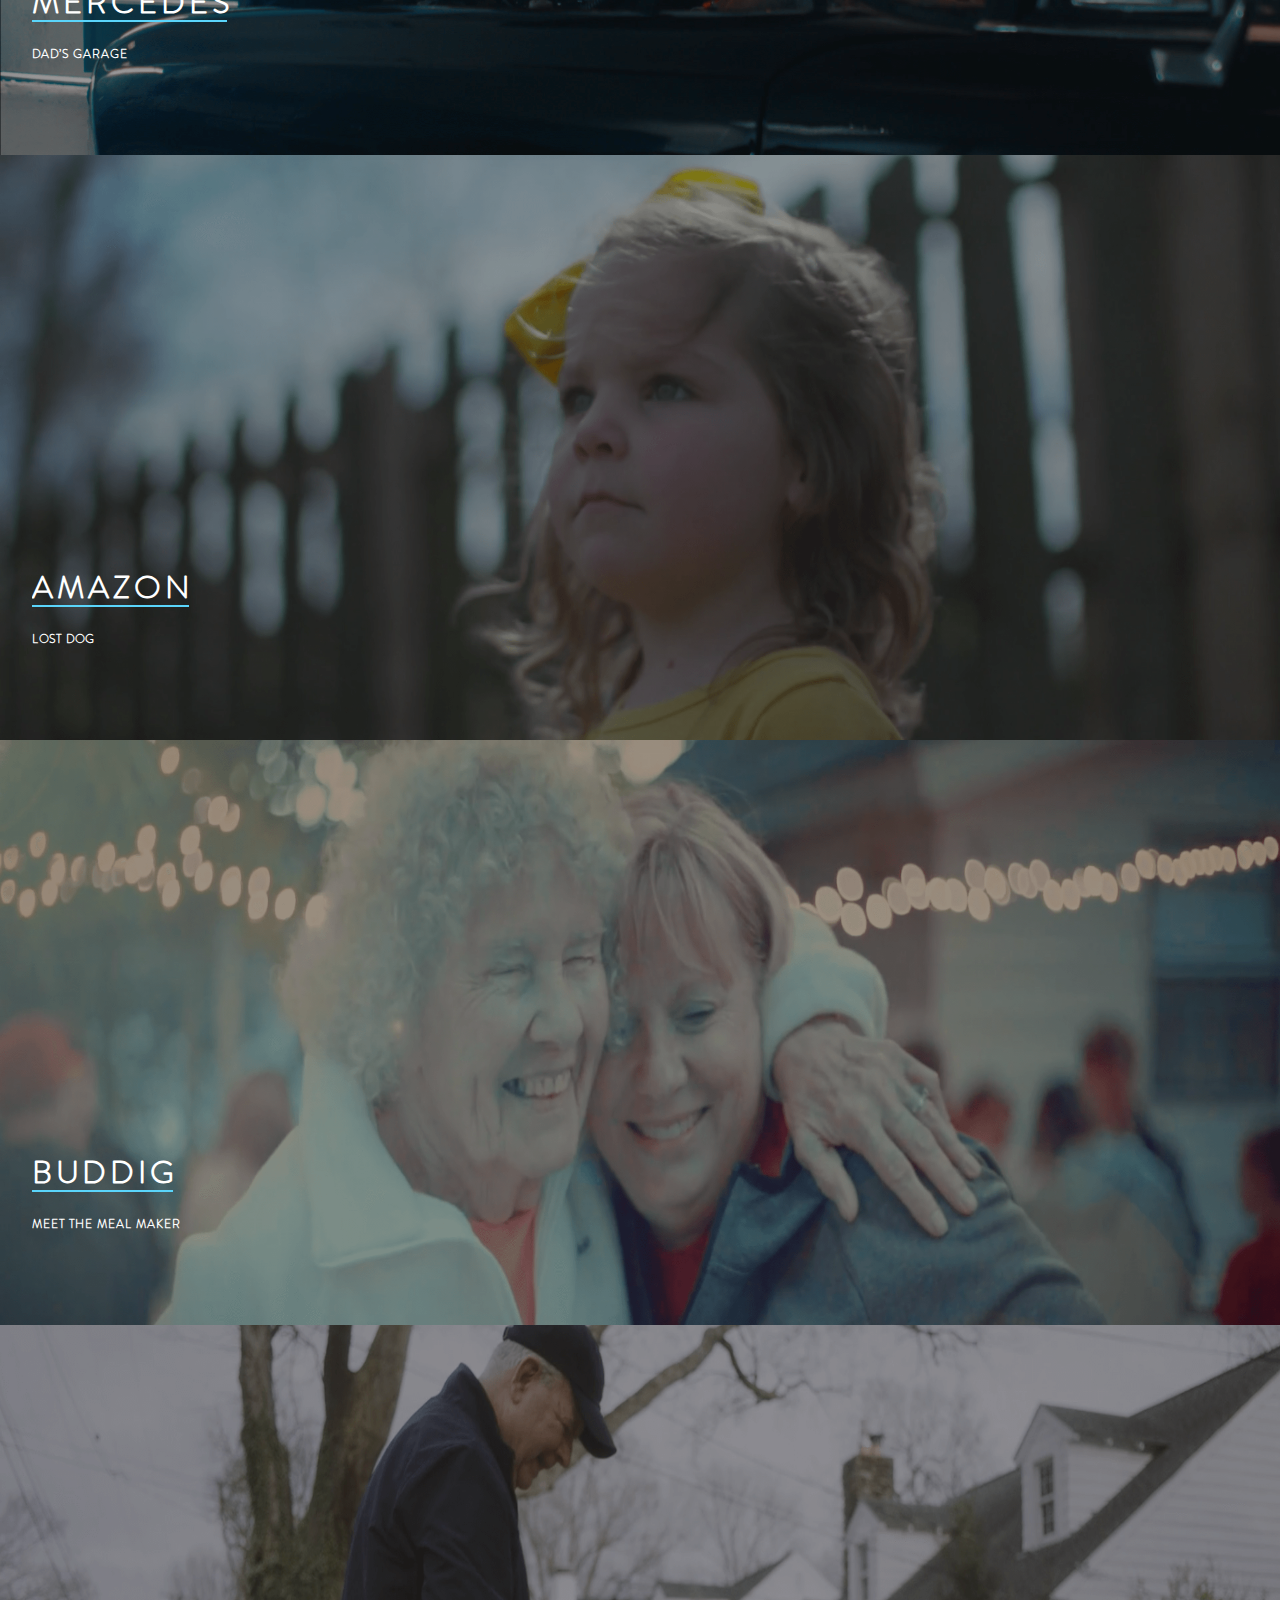
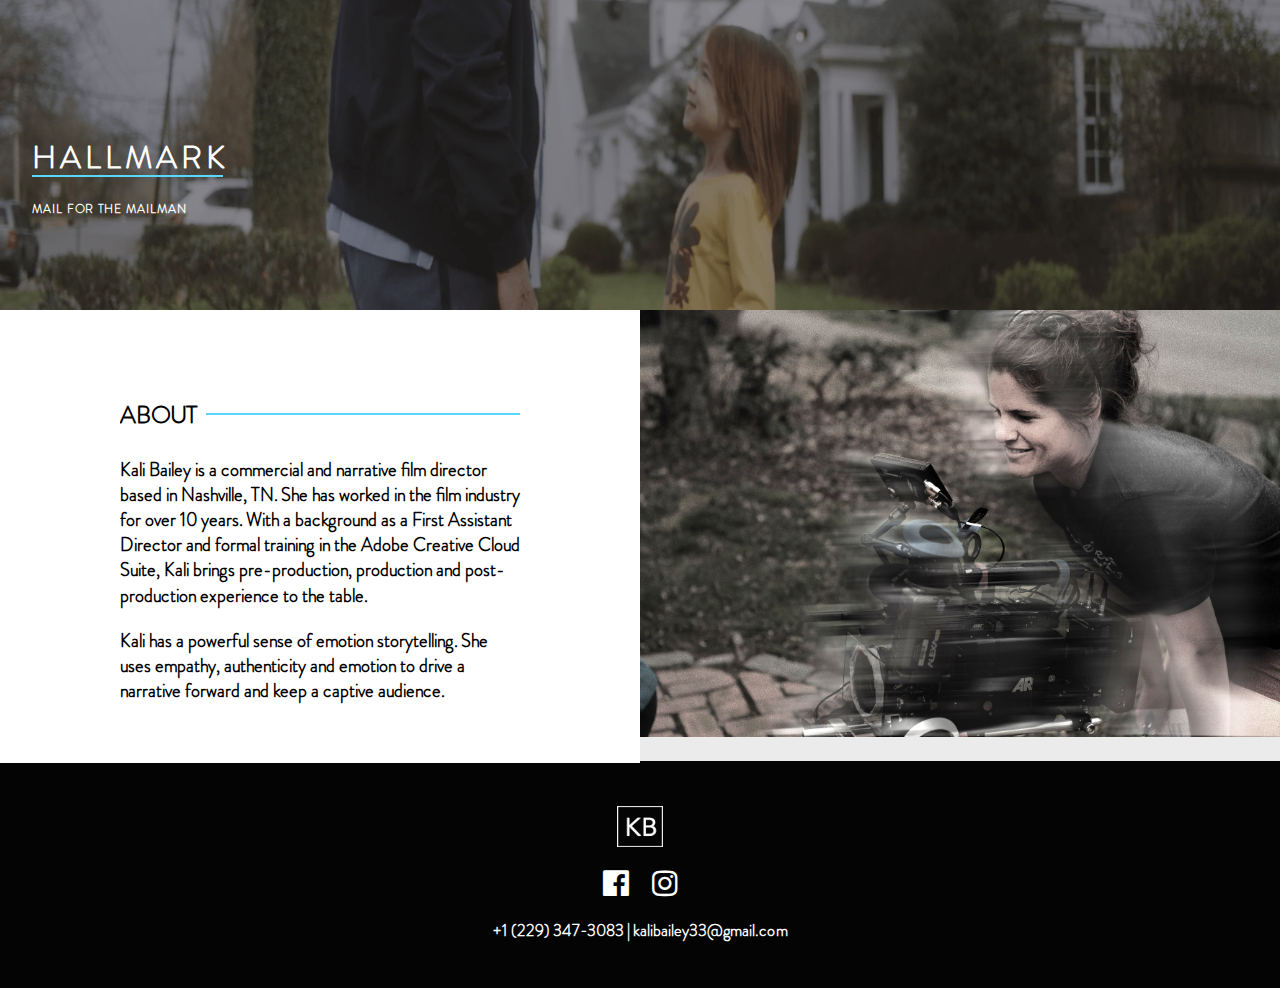
==== commit b477eeda: "Update index.html" ====
--- a/portfolio/type/Kali/index.html
+++ b/portfolio/type/Kali/index.html
@@ -41,7 +41,7 @@
 
             </a>
             <div class="title-video">
-                <h1 class="fix-line-4">Launchpad</h1>
+                <h1>Launchpad</h1>
                 <h2>The Forty Percent</h2>
             </div>
         </div>
@@ -72,7 +72,7 @@
                 <figure class="my-video-photo"><img src="img/Lost_Dog.png" alt=""></figure>
             </a>
             <div class="title-video">
-                <h1 class="fix-line-3">AMAZON</h1>
+                <h1>AMAZON</h1>
                 <h2>Lost Dog</h2>
             </div>
         </div>
@@ -82,7 +82,7 @@
                 <figure class="my-video-photo"><img src="img/Buddig.png" alt=""></figure>
             </a>
             <div class="title-video">
-                <h1 class="fix-line">Buddig</h1>
+                <h1>Buddig</h1>
                 <h2>Meet the Meal Maker</h2>
             </div>
         </div>
@@ -92,7 +92,7 @@
                 <figure class="my-video-photo"><img src="img/Mail-for-the-mailman.png" alt=""></figure>
             </a>
             <div class="title-video">
-                <h1 class="fix-line-2">Hallmark</h1>
+                <h1>Hallmark</h1>
                 <h2>Mail for the Mailman</h2>
             </div>
         </div>
--- a/portfolio/type/Kali/css/style.css
+++ b/portfolio/type/Kali/css/style.css
@@ -21,14 +21,9 @@
     font-family: 'Brandon Grotesque Light';
     background: #ccc6;
     line-height: 1.4;
-    padding-top: 70px;
-}
-
-@media screen and (max-width: 800px) {
-    body {
-        padding-top: 0;
-    }
-}
+}
+
+
 
 ol,
 ul {
@@ -50,7 +45,7 @@
     transition: background .3s ease-in;
     backface-visibility: hidden;
     position: fixed;
-    background: rgba(56, 56, 56, .5);
+    background: rgba(4, 4, 4, .4);
     width: 100%;
     height: 70px;
     top: 0;
@@ -58,13 +53,6 @@
     transition: all 0.5s;
 }
 
-.decoration-header {
-    position: absolute;
-    top:0;
-    width: 100%;
-    height: 70px;
-    background: #383838;
-} 
 
 .scrollUp {
     transform: translateY(-70px)
@@ -107,7 +95,7 @@
 @media screen and (max-width: 800px) {
 
     header {
-        background: #383838;
+        background: #040404;
         position: inherit;
         height: 100px;
         transition: all 0s;
@@ -355,21 +343,28 @@
     line-height: 1.4;
     letter-spacing: 1px;
     text-transform: uppercase;
+    width: 250%;
+    overflow: hidden;
+    position: absolute;
 }
 
 .title-video h1:before {
     content: ' ';
     border: 1px solid #5ad5fb;
-    width: 98%;
+    width: 96%;
     position: absolute;
     top: 40px;
     overflow: hidden;
     background: #5ad5fb;
 }
 
-.title-video h1.fix-line:before {
+/* .title-video h1.fix-line:before {
     width: 72%;
 }
+
+.title-video h1.fix-line-2:before {
+    width: 96%;
+} */
 
 @media screen and (max-width: 800px) {
     .my-video-photo img {
@@ -411,13 +406,13 @@
     .title-video h1:before {
         content: ' ';
         border: 1px solid #5ad5fb;
-        width: 98%;
+        width: 96%;
         position: absolute;
         top: 27px;
         background: #5ad5fb;
     }
 
-    .title-video h1.fix-line:before {
+    /* .title-video h1.fix-line:before {
         width: 53%;
     }
 
@@ -427,7 +422,7 @@
 
     .title-video h1.fix-line-3:before {
         width: 93%
-    }
+    } */
 }
 
 
@@ -457,13 +452,13 @@
     .title-video h1:before {
         content: ' ';
         border: 1px solid #5ad5fb;
-        width: 98%;
+        width: 95%;
         position: absolute;
         top: 25px;
         background: #5ad5fb;
     }
 
-    .title-video h1.fix-line:before {
+    /* .title-video h1.fix-line:before {
         width: 48%;
     }
 
@@ -473,7 +468,7 @@
 
     .title-video h1.fix-line-4:before {
         width: 86%;
-    }
+    } */
 }
 
 
@@ -491,7 +486,7 @@
         font-size: 10px;
     }
 
-    .title-video h1.fix-line:before {
+    /* .title-video h1.fix-line:before {
         width: 53%;
     }
 
@@ -501,7 +496,7 @@
 
     .title-video h1.fix-line-4:before {
         width: 95%;
-    }
+    } */
 
 }
 
@@ -644,7 +639,7 @@
 
 .footer {
     min-height: 170px;
-    background: #383838;
+    background: #040404;
     text-align: center;
     color: #fff;
     padding: 45px 70px;
--- a/portfolio/type/Kali/src/video.popup.css
+++ b/portfolio/type/Kali/src/video.popup.css
@@ -2,18 +2,19 @@
     GitHub URL: https://github.com/gucastiliao/video-popup-js
 */
 
-.videopopupjs{
-    background-color:#000;
-    background-color:rgba(0,0,0,0.6);
-    width:100%;
-    height:100%;
-    position:fixed;
-    top:0;
-    left:0;
-    z-index:99999;
-    text-align: start!important;
+.videopopupjs {
+    background-color: #000;
+    background-color: rgba(0, 0, 0, 0.6);
+    width: 100%;
+    height: 100%;
+    position: fixed;
+    top: 0;
+    left: 0;
+    z-index: 99999;
+    text-align: start !important;
 }
-.videopopupjs--hide{
+
+.videopopupjs--hide {
     -webkit-animation-duration: 0.2s;
     animation-duration: 0.2s;
     -webkit-animation-fill-mode: both;
@@ -21,30 +22,69 @@
     -webkit-animation-name: videoPopupJsHide;
     animation-name: videoPopupJsHide;
 }
-.videopopupjs__close{
-    width:30px;
-    height:30px;
-    cursor:pointer;
-    display:block;
-    margin-bottom:10px;
-    color:rgba(255, 255, 255, 0.59);
+
+.videopopupjs__close {
+    width: 30px;
+    height: 30px;
+    cursor: pointer;
+    display: block;
+    margin-bottom: 10px;
+    color: rgba(255, 255, 255, 0.59);
+    margin-left: 109%;
+    position: relative;
+    top: 2px;
 }
-.videopopupjs__close:after{
-    width:30px;
-    height:30px;
-    display:block;
-    text-align:center;
-    content:'X';
-    font-family:'Verdana';
-    border-radius:50%;
-    background:#333;
-    line-height:2.2;
-    font-size:13px;
+
+@media(max-width: 800px) {
+    .videopopupjs__close {
+        width: 30px;
+        height: 30px;
+        cursor: pointer;
+        display: block;
+        margin-bottom: 10px;
+        color: rgba(255, 255, 255, 0.59);
+        margin-left: 97%;
+        position: relative;
+        top: 41px;
+    }
 }
-.videopopupjs__close:hover{
-    opacity:0.5;
+
+@media(max-width: 750px) {
+    .videopopupjs__close {
+        width: 30px;
+        height: 30px;
+        cursor: pointer;
+        display: block;
+        margin-bottom: 10px;
+        color: rgba(255, 255, 255, 0.59);
+        margin-left: 94%;
+        position: relative;
+        top: 137px;
+    }
+
 }
-.videopopupjs--animation{
+
+
+
+
+.videopopupjs__close:after {
+    width: 30px;
+    height: 30px;
+    display: block;
+    text-align: center;
+    content: 'X';
+    font-family: 'Verdana';
+    border-radius: 50%;
+    background: #333;
+    line-height: 2.2;
+    font-size: 13px;
+}
+
+.videopopupjs__close:hover {
+    opacity: 0.5;
+}
+
+.videopopupjs--animation {
     opacity: 0;
     -webkit-animation-duration: 0.2s;
     animation-duration: 0.2s;
@@ -53,72 +93,91 @@
     -webkit-animation-name: videoPopupJs;
     animation-name: videoPopupJs;
 }
-.videopopupjs__content{
-    margin:0 auto;
-    height:100%;
-    height:500px;
-    width:100%;
-    margin-top:5%;
+
+.videopopupjs__content {
+    margin: 0 auto;
+    height: 100%;
+    height: 500px;
+    width: 100%;
+    margin-top: 5%;
 }
-.videopopupjs__content iframe{
-    width:100%;
-    height:100%;
+
+.videopopupjs__content iframe {
+    width: 131%;
+    height: 100%;
+    margin-left: -20%;
 }
-.videopopupjs__block--notfound{
-    position:absolute;
+
+@media(max-width: 1050px) {
+    .videopopupjs__content iframe {
+        width: 100%;
+        height: 100%;
+        margin-left: 0%;
+    }
+
+
+}
+
+
+
+
+.videopopupjs__block--notfound {
+    position: absolute;
     top: 0;
     bottom: 0;
     margin: auto 0;
-    width:100%;
-    height:500px;
-    background-color:#fff;
-    text-align:center;
+    width: 100%;
+    height: 500px;
+    background-color: #fff;
+    text-align: center;
     vertical-align: middle;
     line-height: 500px;
-    font-family:'Arial';
-    font-size:20px;
+    font-family: 'Arial';
+    font-size: 20px;
 }
-@media(max-width: 768px){
-    .videopopupjs__content{
-        max-width:90%!important;
+
+@media(max-width: 768px) {
+    .videopopupjs__content {
+        max-width: 90% !important;
     }
 }
-@-webkit-keyframes videoPopupJs{
-    0%{
+
+@-webkit-keyframes videoPopupJs {
+    0% {
         opacity: 0;
     }
 
-    100%{
+    100% {
         opacity: 1;
     }
 }
 
-@keyframes videoPopupJs{
-    0%{
+@keyframes videoPopupJs {
+    0% {
         opacity: 0;
     }
 
-    100%{
+    100% {
         opacity: 1;
     }
 }
 
-@-webkit-keyframes videoPopupJsHide{
-    0%{
+@-webkit-keyframes videoPopupJsHide {
+    0% {
         opacity: 1;
     }
 
-    100%{
+    100% {
         opacity: 0;
     }
 }
 
-@keyframes videoPopupJsHide{
-    0%{
+@keyframes videoPopupJsHide {
+    0% {
         opacity: 1;
     }
 
-    100%{
+    100% {
         opacity: 0;
     }
-}+}
